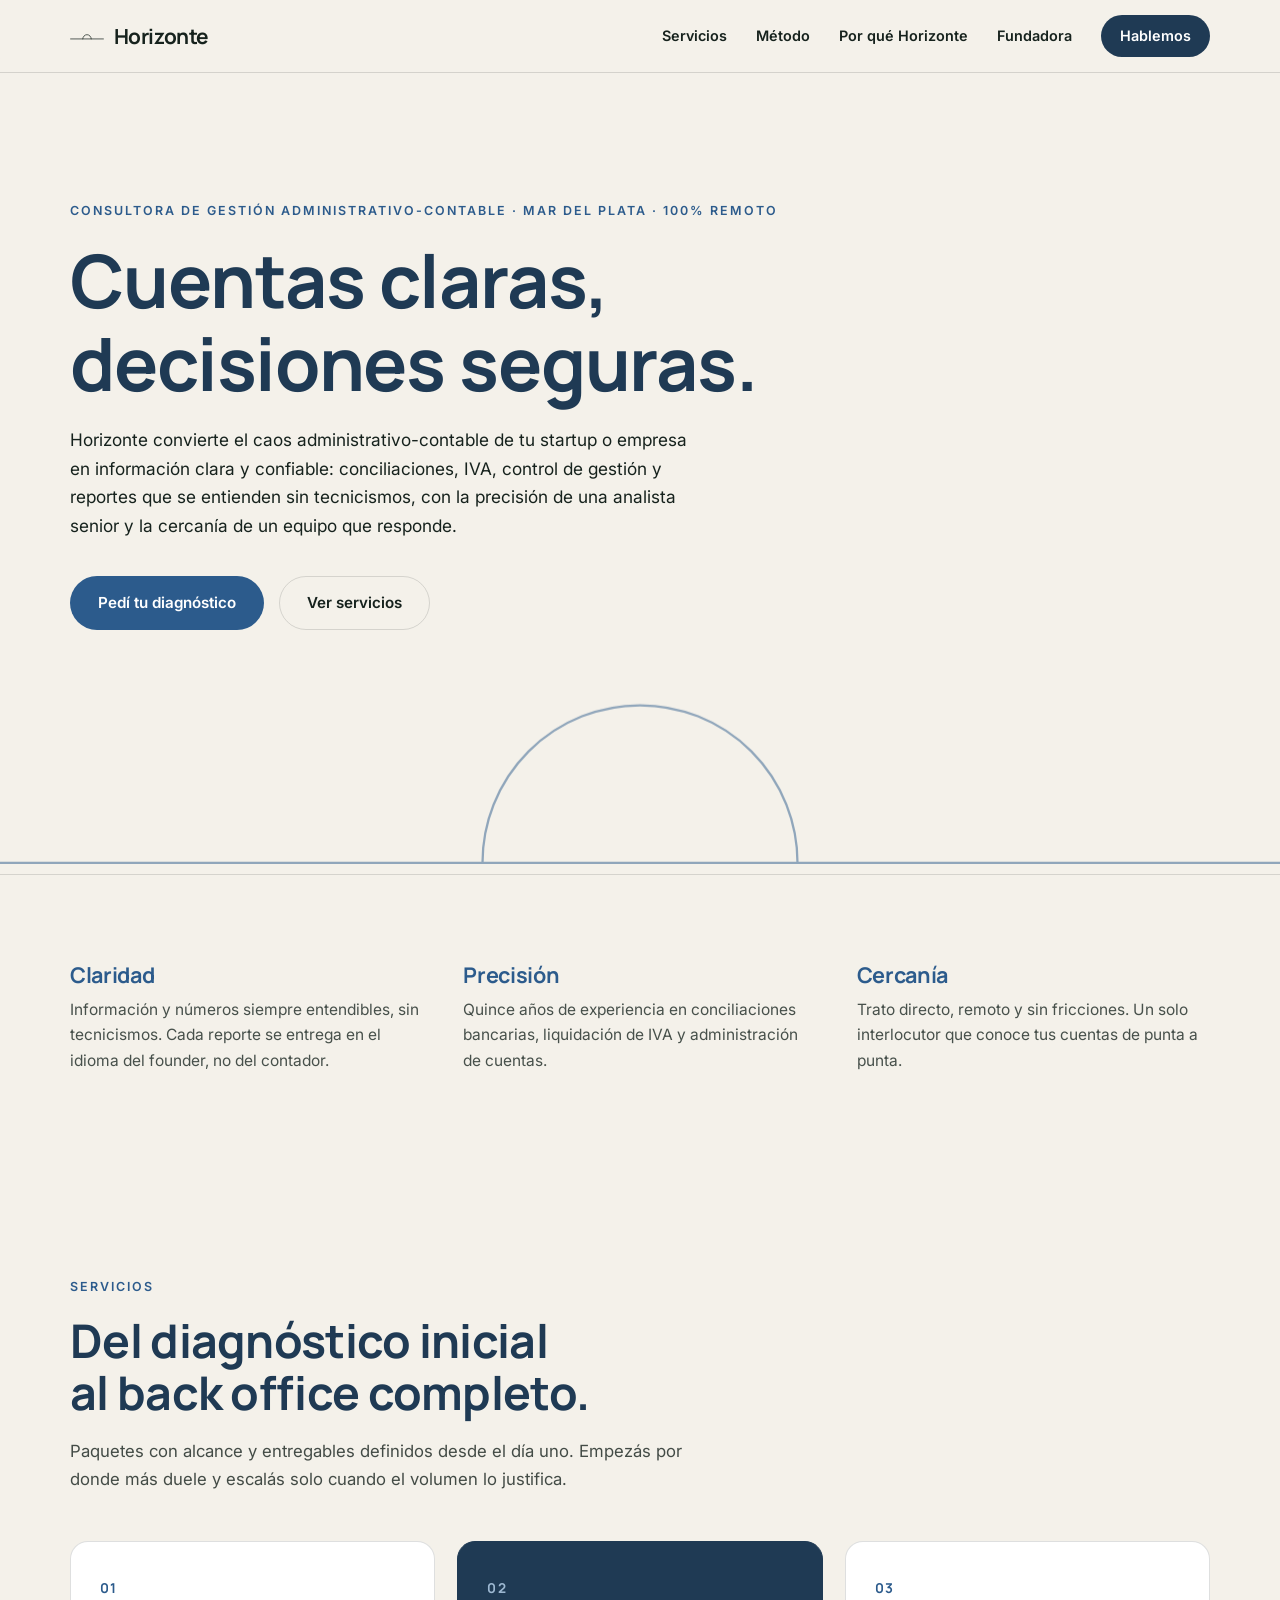
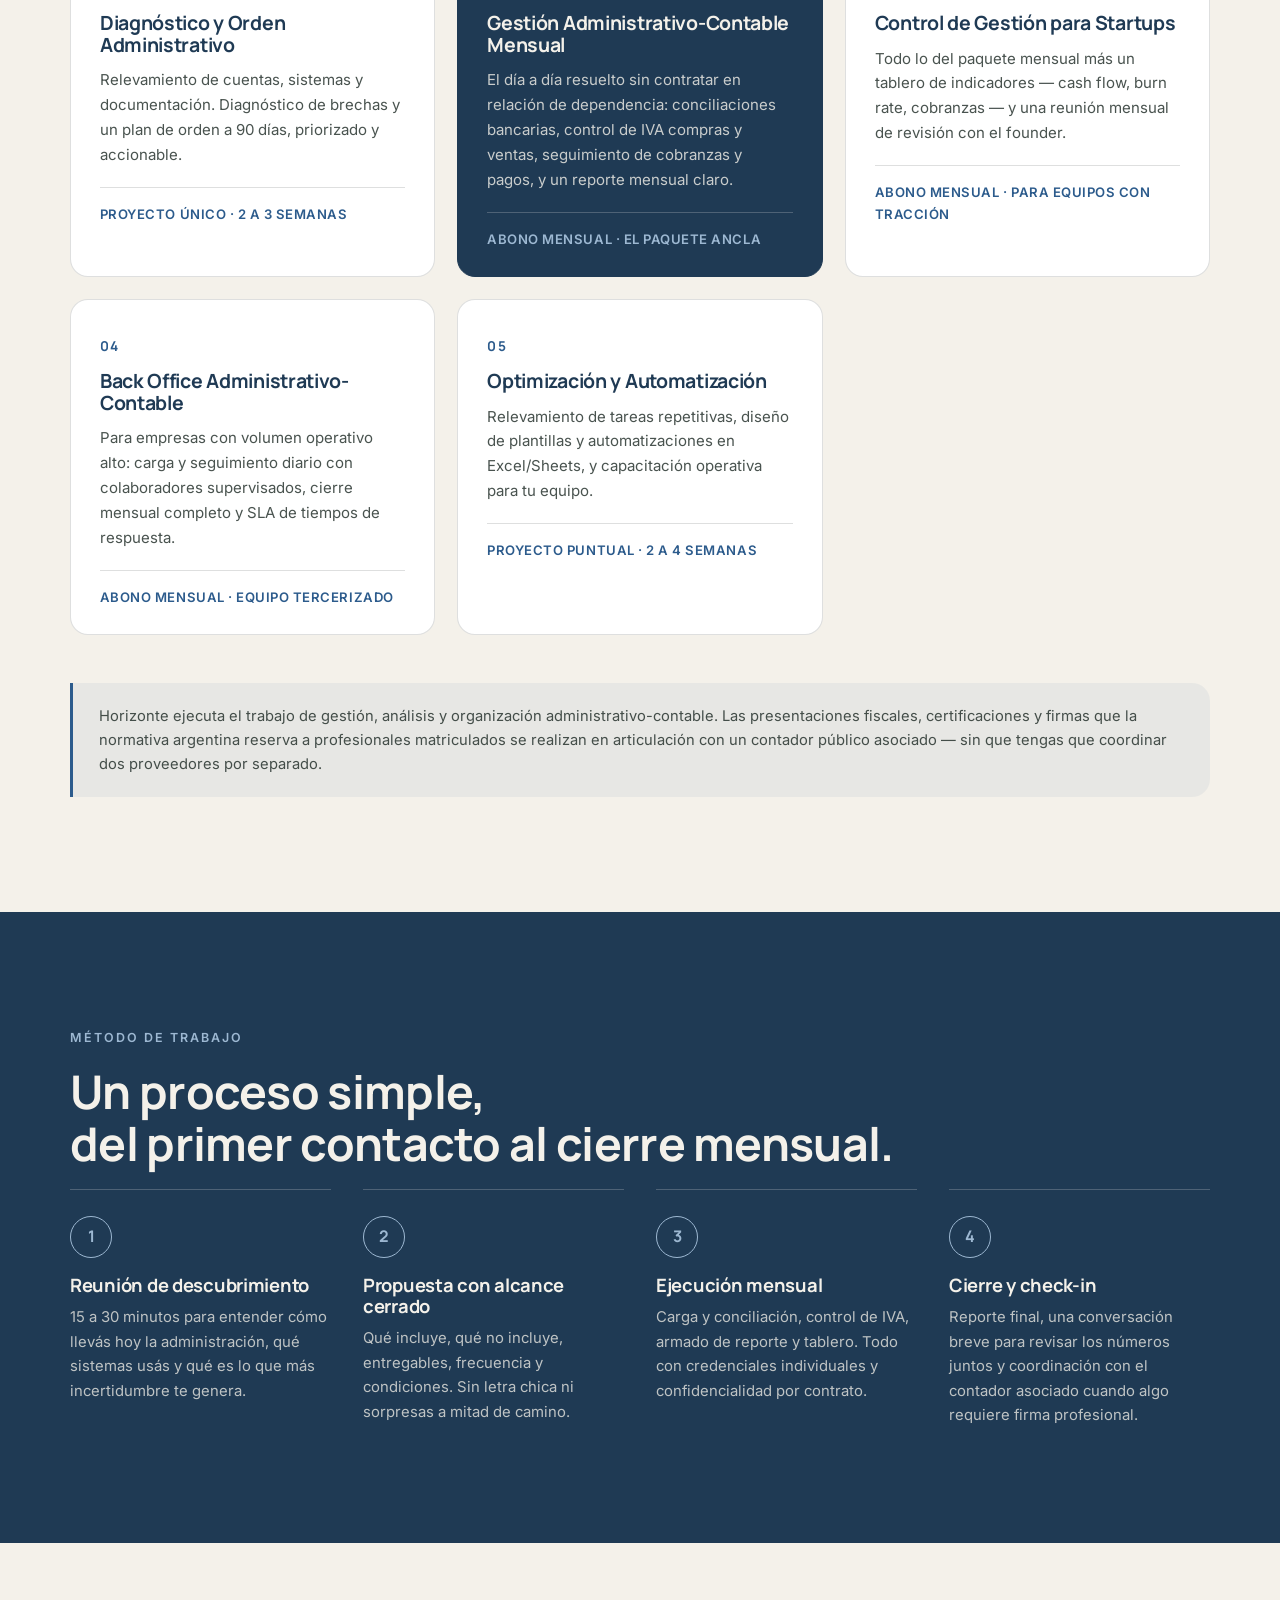
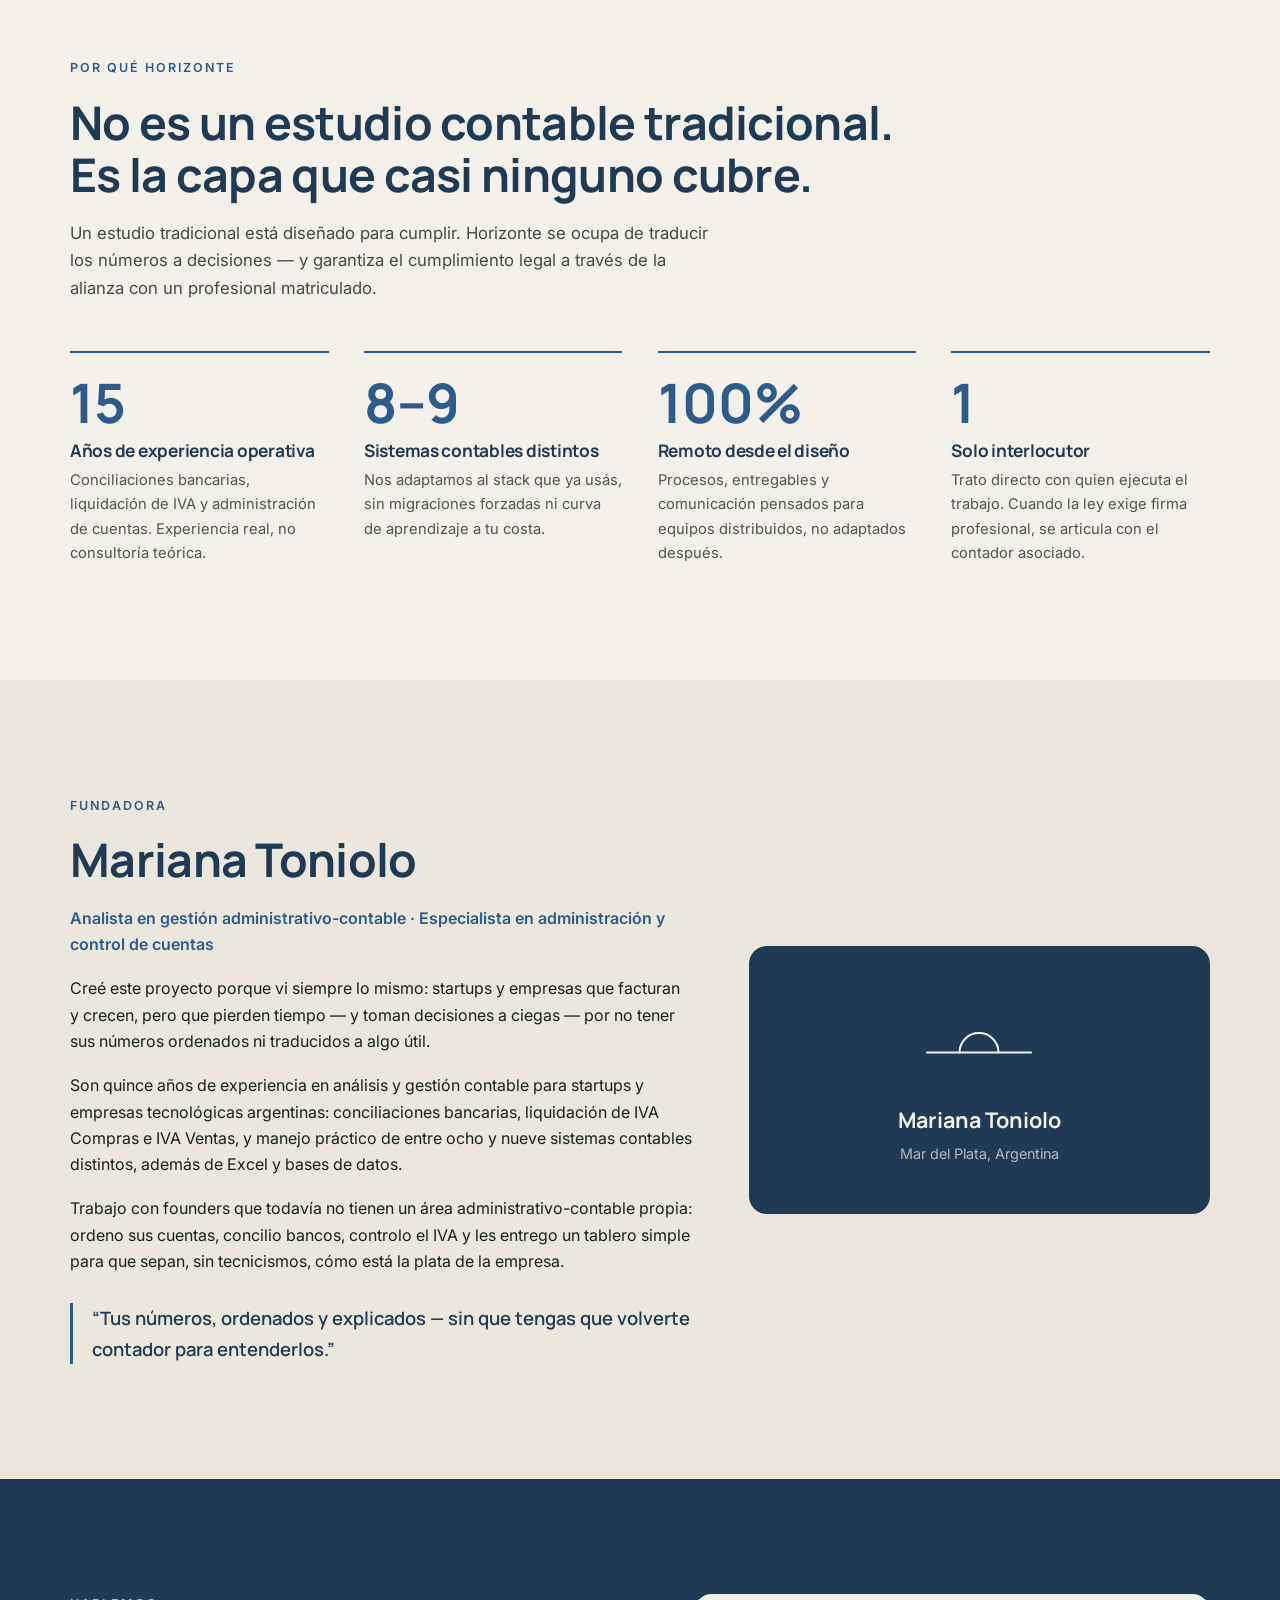
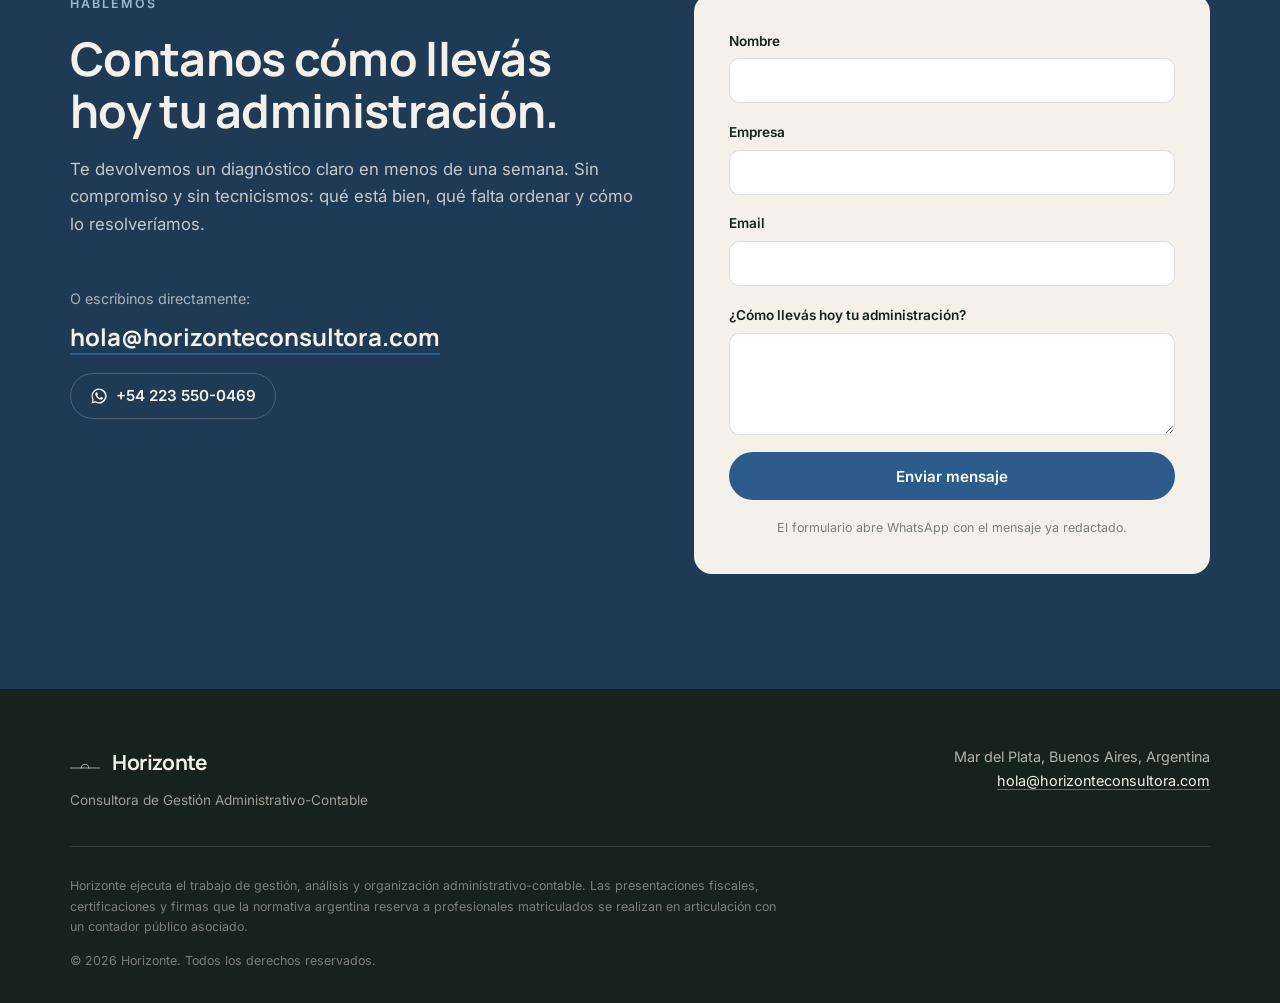
==== index.html @ 2ea713e2 "Sitio institucional de Horizonte Consultora Landing estática (HTML + CSS + JS, sin build) para Horiz" ====
<!DOCTYPE html>
<html lang="es-AR">
<head>
  <meta charset="UTF-8" />
  <meta name="viewport" content="width=device-width, initial-scale=1.0" />
  <title>Horizonte — Consultora de Gestión Administrativo-Contable</title>
  <meta name="description" content="Horizonte ordena y traduce la información administrativo-contable de startups y empresas de servicios. Conciliaciones, IVA, control de gestión y reportes claros para founders. 100% remoto desde Mar del Plata, Argentina." />
  <meta name="theme-color" content="#1F3A54" />

  <!-- Open Graph -->
  <meta property="og:type" content="website" />
  <meta property="og:title" content="Horizonte — Cuentas claras, decisiones seguras" />
  <meta property="og:description" content="Gestión administrativo-contable para startups y empresas de servicios. Quince años de experiencia en conciliaciones e IVA, trato directo y 100% remoto." />
  <meta property="og:locale" content="es_AR" />

  <link rel="icon" type="image/svg+xml" href="assets/favicon.svg" />

  <!-- Tipografías de marca: Manrope (titulares) + Inter (cuerpo) -->
  <link rel="preconnect" href="https://fonts.googleapis.com" />
  <link rel="preconnect" href="https://fonts.gstatic.com" crossorigin />
  <link href="https://fonts.googleapis.com/css2?family=Manrope:wght@600;700&family=Inter:wght@400;600&display=swap" rel="stylesheet" />

  <link rel="stylesheet" href="css/styles.css" />
</head>
<body>

  <!-- ============ NAV ============ -->
  <header class="nav" id="top">
    <div class="container nav__inner">
      <a class="nav__logo" href="#top" aria-label="Horizonte — inicio">
        <svg class="logo-mark" viewBox="0 0 120 34" fill="none" xmlns="http://www.w3.org/2000/svg" aria-hidden="true">
          <path d="M2 28 H118" stroke="currentColor" stroke-width="2.5" stroke-linecap="round"/>
          <path d="M45 28 A15 15 0 0 1 75 28" stroke="currentColor" stroke-width="2.5" stroke-linecap="round"/>
        </svg>
        <span class="logo-word">Horizonte</span>
      </a>
      <nav class="nav__links" id="navLinks" aria-label="Navegación principal">
        <a href="#servicios">Servicios</a>
        <a href="#metodo">Método</a>
        <a href="#diferenciales">Por qué Horizonte</a>
        <a href="#fundadora">Fundadora</a>
        <a class="nav__cta" href="#contacto">Hablemos</a>
      </nav>
      <button class="nav__toggle" id="navToggle" aria-label="Abrir menú" aria-expanded="false">
        <span></span><span></span>
      </button>
    </div>
  </header>

  <main>

    <!-- ============ HERO ============ -->
    <section class="hero">
      <div class="container hero__inner">
        <p class="eyebrow reveal">Consultora de Gestión Administrativo-Contable · Mar del Plata · 100% remoto</p>
        <h1 class="hero__title reveal">Cuentas claras,<br />decisiones seguras.</h1>
        <p class="hero__lead reveal">
          Horizonte convierte el caos administrativo-contable de tu startup o empresa en
          información clara y confiable: conciliaciones, IVA, control de gestión y reportes
          que se entienden sin tecnicismos, con la precisión de una analista senior y la
          cercanía de un equipo que responde.
        </p>
        <div class="hero__actions reveal">
          <a class="btn btn--primary" href="#contacto">Pedí tu diagnóstico</a>
          <a class="btn btn--ghost" href="#servicios">Ver servicios</a>
        </div>

        <div class="hero__horizon" aria-hidden="true">
          <svg viewBox="0 0 1440 160" preserveAspectRatio="xMidYMax slice" xmlns="http://www.w3.org/2000/svg" fill="none">
            <path d="M0 150 H1440" stroke="currentColor" stroke-width="2"/>
            <path d="M580 150 A140 140 0 0 1 860 150" stroke="currentColor" stroke-width="2" class="hero__sun"/>
          </svg>
        </div>
      </div>
    </section>

    <!-- ============ PROMESA ============ -->
    <section class="promise">
      <div class="container">
        <div class="promise__grid">
          <div class="promise__item reveal">
            <h3>Claridad</h3>
            <p>Información y números siempre entendibles, sin tecnicismos. Cada reporte se entrega en el idioma del founder, no del contador.</p>
          </div>
          <div class="promise__item reveal">
            <h3>Precisión</h3>
            <p>Quince años de experiencia en conciliaciones bancarias, liquidación de IVA y administración de cuentas.</p>
          </div>
          <div class="promise__item reveal">
            <h3>Cercanía</h3>
            <p>Trato directo, remoto y sin fricciones. Un solo interlocutor que conoce tus cuentas de punta a punta.</p>
          </div>
        </div>
      </div>
    </section>

    <!-- ============ SERVICIOS ============ -->
    <section class="section" id="servicios">
      <div class="container">
        <p class="eyebrow reveal">Servicios</p>
        <h2 class="section__title reveal">Del diagnóstico inicial<br />al back office completo.</h2>
        <p class="section__lead reveal">
          Paquetes con alcance y entregables definidos desde el día uno. Empezás por donde
          más duele y escalás solo cuando el volumen lo justifica.
        </p>

        <div class="cards">
          <article class="card reveal">
            <span class="card__num">01</span>
            <h3>Diagnóstico y Orden Administrativo</h3>
            <p>Relevamiento de cuentas, sistemas y documentación. Diagnóstico de brechas y un plan de orden a 90 días, priorizado y accionable.</p>
            <p class="card__meta">Proyecto único · 2 a 3 semanas</p>
          </article>

          <article class="card card--featured reveal">
            <span class="card__num">02</span>
            <h3>Gestión Administrativo-Contable Mensual</h3>
            <p>El día a día resuelto sin contratar en relación de dependencia: conciliaciones bancarias, control de IVA compras y ventas, seguimiento de cobranzas y pagos, y un reporte mensual claro.</p>
            <p class="card__meta">Abono mensual · El paquete ancla</p>
          </article>

          <article class="card reveal">
            <span class="card__num">03</span>
            <h3>Control de Gestión para Startups</h3>
            <p>Todo lo del paquete mensual más un tablero de indicadores — cash flow, burn rate, cobranzas — y una reunión mensual de revisión con el founder.</p>
            <p class="card__meta">Abono mensual · Para equipos con tracción</p>
          </article>

          <article class="card reveal">
            <span class="card__num">04</span>
            <h3>Back Office Administrativo-Contable</h3>
            <p>Para empresas con volumen operativo alto: carga y seguimiento diario con colaboradores supervisados, cierre mensual completo y SLA de tiempos de respuesta.</p>
            <p class="card__meta">Abono mensual · Equipo tercerizado</p>
          </article>

          <article class="card reveal">
            <span class="card__num">05</span>
            <h3>Optimización y Automatización</h3>
            <p>Relevamiento de tareas repetitivas, diseño de plantillas y automatizaciones en Excel/Sheets, y capacitación operativa para tu equipo.</p>
            <p class="card__meta">Proyecto puntual · 2 a 4 semanas</p>
          </article>
        </div>

        <p class="section__note reveal">
          Horizonte ejecuta el trabajo de gestión, análisis y organización administrativo-contable.
          Las presentaciones fiscales, certificaciones y firmas que la normativa argentina reserva
          a profesionales matriculados se realizan en articulación con un contador público asociado —
          sin que tengas que coordinar dos proveedores por separado.
        </p>
      </div>
    </section>

    <!-- ============ MÉTODO ============ -->
    <section class="section section--dark" id="metodo">
      <div class="container">
        <p class="eyebrow eyebrow--light reveal">Método de trabajo</p>
        <h2 class="section__title reveal">Un proceso simple,<br />del primer contacto al cierre mensual.</h2>

        <ol class="steps">
          <li class="step reveal">
            <span class="step__num">1</span>
            <h3>Reunión de descubrimiento</h3>
            <p>15 a 30 minutos para entender cómo llevás hoy la administración, qué sistemas usás y qué es lo que más incertidumbre te genera.</p>
          </li>
          <li class="step reveal">
            <span class="step__num">2</span>
            <h3>Propuesta con alcance cerrado</h3>
            <p>Qué incluye, qué no incluye, entregables, frecuencia y condiciones. Sin letra chica ni sorpresas a mitad de camino.</p>
          </li>
          <li class="step reveal">
            <span class="step__num">3</span>
            <h3>Ejecución mensual</h3>
            <p>Carga y conciliación, control de IVA, armado de reporte y tablero. Todo con credenciales individuales y confidencialidad por contrato.</p>
          </li>
          <li class="step reveal">
            <span class="step__num">4</span>
            <h3>Cierre y check-in</h3>
            <p>Reporte final, una conversación breve para revisar los números juntos y coordinación con el contador asociado cuando algo requiere firma profesional.</p>
          </li>
        </ol>
      </div>
    </section>

    <!-- ============ DIFERENCIALES ============ -->
    <section class="section" id="diferenciales">
      <div class="container">
        <p class="eyebrow reveal">Por qué Horizonte</p>
        <h2 class="section__title reveal">No es un estudio contable tradicional.<br />Es la capa que casi ninguno cubre.</h2>
        <p class="section__lead reveal">
          Un estudio tradicional está diseñado para cumplir. Horizonte se ocupa de traducir
          los números a decisiones — y garantiza el cumplimiento legal a través de la alianza
          con un profesional matriculado.
        </p>

        <div class="features">
          <div class="feature reveal">
            <span class="feature__stat">15</span>
            <h3>Años de experiencia operativa</h3>
            <p>Conciliaciones bancarias, liquidación de IVA y administración de cuentas. Experiencia real, no consultoría teórica.</p>
          </div>
          <div class="feature reveal">
            <span class="feature__stat">8–9</span>
            <h3>Sistemas contables distintos</h3>
            <p>Nos adaptamos al stack que ya usás, sin migraciones forzadas ni curva de aprendizaje a tu costa.</p>
          </div>
          <div class="feature reveal">
            <span class="feature__stat">100%</span>
            <h3>Remoto desde el diseño</h3>
            <p>Procesos, entregables y comunicación pensados para equipos distribuidos, no adaptados después.</p>
          </div>
          <div class="feature reveal">
            <span class="feature__stat">1</span>
            <h3>Solo interlocutor</h3>
            <p>Trato directo con quien ejecuta el trabajo. Cuando la ley exige firma profesional, se articula con el contador asociado.</p>
          </div>
        </div>
      </div>
    </section>

    <!-- ============ FUNDADORA ============ -->
    <section class="section section--band" id="fundadora">
      <div class="container founder">
        <div class="founder__text">
          <p class="eyebrow reveal">Fundadora</p>
          <h2 class="section__title reveal">Mariana Toniolo</h2>
          <p class="founder__role reveal">Analista en gestión administrativo-contable · Especialista en administración y control de cuentas</p>
          <p class="reveal">
            Creé este proyecto porque vi siempre lo mismo: startups y empresas que facturan
            y crecen, pero que pierden tiempo — y toman decisiones a ciegas — por no tener
            sus números ordenados ni traducidos a algo útil.
          </p>
          <p class="reveal">
            Son quince años de experiencia en análisis y gestión contable para startups y
            empresas tecnológicas argentinas: conciliaciones bancarias, liquidación de IVA
            Compras e IVA Ventas, y manejo práctico de entre ocho y nueve sistemas contables
            distintos, además de Excel y bases de datos.
          </p>
          <p class="reveal">
            Trabajo con founders que todavía no tienen un área administrativo-contable
            propia: ordeno sus cuentas, concilio bancos, controlo el IVA y les entrego un
            tablero simple para que sepan, sin tecnicismos, cómo está la plata de la empresa.
          </p>
          <blockquote class="founder__quote reveal">
            “Tus números, ordenados y explicados — sin que tengas que volverte contador para entenderlos.”
          </blockquote>
        </div>
        <div class="founder__card reveal" aria-hidden="true">
          <svg viewBox="0 0 200 120" fill="none" xmlns="http://www.w3.org/2000/svg">
            <path d="M20 90 H180" stroke="currentColor" stroke-width="3" stroke-linecap="round"/>
            <path d="M70 90 A30 30 0 0 1 130 90" stroke="currentColor" stroke-width="3" stroke-linecap="round"/>
          </svg>
          <p class="founder__card-name">Mariana Toniolo</p>
          <p class="founder__card-sub">Mar del Plata, Argentina</p>
        </div>
      </div>
    </section>

    <!-- ============ CONTACTO ============ -->
    <section class="section section--dark" id="contacto">
      <div class="container contact">
        <div class="contact__intro">
          <p class="eyebrow eyebrow--light reveal">Hablemos</p>
          <h2 class="section__title reveal">Contanos cómo llevás hoy tu administración.</h2>
          <p class="section__lead section__lead--light reveal">
            Te devolvemos un diagnóstico claro en menos de una semana. Sin compromiso
            y sin tecnicismos: qué está bien, qué falta ordenar y cómo lo resolveríamos.
          </p>
          <div class="contact__direct reveal">
            <p>O escribinos directamente:</p>
            <a class="contact__mail" href="mailto:hola@horizonteconsultora.com">hola@horizonteconsultora.com</a>
            <a class="contact__wa" href="https://wa.me/542235500469" target="_blank" rel="noopener">
              <svg viewBox="0 0 24 24" fill="currentColor" aria-hidden="true"><path d="M12 2a10 10 0 0 0-8.7 14.9L2 22l5.3-1.3A10 10 0 1 0 12 2zm0 18.2c-1.6 0-3.1-.5-4.4-1.3l-.3-.2-3.1.8.8-3-.2-.3A8.2 8.2 0 1 1 12 20.2zm4.6-6.1c-.3-.1-1.5-.7-1.7-.8-.2-.1-.4-.1-.6.1-.2.3-.6.8-.8 1-.1.2-.3.2-.5.1a6.7 6.7 0 0 1-3.3-2.9c-.3-.4 0-.5.1-.7l.4-.5c.1-.2.2-.3.3-.5.1-.2 0-.4 0-.5l-.8-1.9c-.2-.5-.4-.4-.6-.4h-.5c-.2 0-.5.1-.7.3-.2.3-.9.9-.9 2.2s.9 2.5 1 2.7c.1.2 1.8 2.8 4.4 3.9.6.3 1.1.4 1.5.6.6.2 1.2.2 1.6.1.5-.1 1.5-.6 1.7-1.2.2-.6.2-1.1.2-1.2-.1-.1-.3-.2-.6-.3z"/></svg>
              +54 223 550-0469
            </a>
          </div>
        </div>

        <form class="contact__form reveal" id="contactForm">
          <label>
            Nombre
            <input type="text" name="nombre" required autocomplete="name" />
          </label>
          <label>
            Empresa
            <input type="text" name="empresa" autocomplete="organization" />
          </label>
          <label>
            Email
            <input type="email" name="email" required autocomplete="email" />
          </label>
          <label>
            ¿Cómo llevás hoy tu administración?
            <textarea name="mensaje" rows="4" required></textarea>
          </label>
          <button type="submit" class="btn btn--primary btn--full">Enviar mensaje</button>
          <p class="contact__hint">El formulario abre WhatsApp con el mensaje ya redactado.</p>
        </form>
      </div>
    </section>

  </main>

  <!-- ============ FOOTER ============ -->
  <footer class="footer">
    <div class="container footer__inner">
      <div class="footer__brand">
        <svg class="logo-mark" viewBox="0 0 120 34" fill="none" xmlns="http://www.w3.org/2000/svg" aria-hidden="true">
          <path d="M2 28 H118" stroke="currentColor" stroke-width="2.5" stroke-linecap="round"/>
          <path d="M45 28 A15 15 0 0 1 75 28" stroke="currentColor" stroke-width="2.5" stroke-linecap="round"/>
        </svg>
        <span class="logo-word">Horizonte</span>
        <p>Consultora de Gestión Administrativo-Contable</p>
      </div>
      <div class="footer__meta">
        <p>Mar del Plata, Buenos Aires, Argentina</p>
        <a href="mailto:hola@horizonteconsultora.com">hola@horizonteconsultora.com</a>
      </div>
    </div>
    <div class="container footer__legal">
      <p>
        Horizonte ejecuta el trabajo de gestión, análisis y organización administrativo-contable.
        Las presentaciones fiscales, certificaciones y firmas que la normativa argentina reserva
        a profesionales matriculados se realizan en articulación con un contador público asociado.
      </p>
      <p>© <span id="year"></span> Horizonte. Todos los derechos reservados.</p>
    </div>
  </footer>

  <script src="js/main.js"></script>
</body>
</html>
---- css/styles.css ----
/* ============================================================
   HORIZONTE — Consultora de Gestión Administrativo-Contable
   Sistema de diseño según Manual de Marca (2026)
   ------------------------------------------------------------
   Azul Institucional  #2C5B8C
   Azul Marino         #1F3A54
   Papel / Crema       #F4F1EA  (fondo por defecto)
   Tinta               #16221D  (solo texto de cuerpo)
   Tipografías: Manrope 600/700 (titulares) · Inter 400/600 (cuerpo)
   ============================================================ */

:root {
  --azul: #2C5B8C;
  --marino: #1F3A54;
  --crema: #F4F1EA;
  --tinta: #16221D;
  --crema-2: #ECE7DC;
  --linea: rgba(22, 34, 29, 0.14);
  --linea-luz: rgba(244, 241, 234, 0.22);
  --font-head: "Manrope", system-ui, sans-serif;
  --font-body: "Inter", system-ui, sans-serif;
  --radius: 18px;
  --maxw: 1140px;
}

* { margin: 0; padding: 0; box-sizing: border-box; }

html { scroll-behavior: smooth; }

body {
  font-family: var(--font-body);
  font-weight: 400;
  background: var(--crema);
  color: var(--tinta);
  line-height: 1.65;
  -webkit-font-smoothing: antialiased;
}

h1, h2, h3 {
  font-family: var(--font-head);
  font-weight: 700;
  line-height: 1.12;
  letter-spacing: -0.015em;
}

a { color: inherit; }

.container {
  width: min(var(--maxw), 100% - 3rem);
  margin-inline: auto;
}

/* ---------------- Animación de aparición ---------------- */
.reveal {
  opacity: 0;
  transform: translateY(26px);
  transition: opacity 0.7s ease, transform 0.7s ease;
}
.reveal.is-visible {
  opacity: 1;
  transform: none;
}
@media (prefers-reduced-motion: reduce) {
  .reveal { opacity: 1; transform: none; transition: none; }
  html { scroll-behavior: auto; }
}

/* ---------------- Etiquetas ---------------- */
.eyebrow {
  font-size: 0.78rem;
  font-weight: 600;
  letter-spacing: 0.16em;
  text-transform: uppercase;
  color: var(--azul);
  margin-bottom: 1.1rem;
}
.eyebrow--light { color: #9DB8D2; }

/* ---------------- Botones ---------------- */
.btn {
  display: inline-block;
  font-family: var(--font-body);
  font-weight: 600;
  font-size: 0.95rem;
  padding: 0.85rem 1.7rem;
  border-radius: 999px;
  text-decoration: none;
  border: 1.5px solid transparent;
  cursor: pointer;
  transition: transform 0.25s ease, box-shadow 0.25s ease, background 0.25s ease;
}
.btn--primary {
  background: var(--azul);
  color: #fff;
}
.btn--primary:hover {
  background: var(--marino);
  transform: translateY(-2px);
  box-shadow: 0 12px 28px rgba(31, 58, 84, 0.28);
}
.btn--ghost {
  border-color: var(--linea);
  color: var(--tinta);
  background: transparent;
}
.btn--ghost:hover {
  border-color: var(--azul);
  color: var(--azul);
  transform: translateY(-2px);
}
.btn--full { width: 100%; }

/* ---------------- Navegación ---------------- */
.nav {
  position: sticky;
  top: 0;
  z-index: 50;
  background: rgba(244, 241, 234, 0.88);
  backdrop-filter: blur(12px);
  border-bottom: 1px solid var(--linea);
}
.nav__inner {
  display: flex;
  align-items: center;
  justify-content: space-between;
  height: 72px;
}
.nav__logo {
  display: inline-flex;
  align-items: center;
  gap: 0.6rem;
  text-decoration: none;
  color: var(--tinta);
}
.logo-mark { width: 34px; height: auto; }
.logo-word {
  font-family: var(--font-head);
  font-weight: 700;
  font-size: 1.3rem;
  letter-spacing: -0.02em;
}
.nav__links {
  display: flex;
  align-items: center;
  gap: 1.8rem;
}
.nav__links a {
  font-size: 0.9rem;
  font-weight: 600;
  text-decoration: none;
  color: var(--tinta);
  transition: color 0.2s ease;
}
.nav__links a:hover { color: var(--azul); }
.nav__cta {
  background: var(--marino);
  color: #fff !important;
  padding: 0.55rem 1.2rem;
  border-radius: 999px;
  transition: background 0.2s ease, transform 0.2s ease !important;
}
.nav__cta:hover {
  background: var(--azul);
  transform: translateY(-1px);
}
.nav__toggle {
  display: none;
  flex-direction: column;
  gap: 6px;
  background: none;
  border: none;
  cursor: pointer;
  padding: 8px;
}
.nav__toggle span {
  width: 24px;
  height: 2px;
  background: var(--tinta);
  transition: transform 0.25s ease, opacity 0.25s ease;
}

/* ---------------- Hero ---------------- */
.hero {
  position: relative;
  padding: clamp(4.5rem, 10vw, 8.5rem) 0 0;
  overflow: hidden;
}
.hero__title {
  font-size: clamp(2.6rem, 6.4vw, 4.6rem);
  color: var(--marino);
  margin-bottom: 1.4rem;
}
.hero__lead {
  max-width: 620px;
  font-size: 1.08rem;
  margin-bottom: 2.2rem;
}
.hero__actions {
  display: flex;
  flex-wrap: wrap;
  gap: 0.9rem;
  margin-bottom: 4rem;
}
.hero__horizon {
  color: var(--azul);
  opacity: 0.5;
  margin-inline: calc(50% - 50vw);
}
.hero__horizon svg {
  display: block;
  width: 100%;
  height: clamp(90px, 16vw, 180px);
}
.hero__sun {
  animation: sunrise 2.4s ease-out both;
}
@keyframes sunrise {
  from { transform: translateY(46px); opacity: 0; }
  to { transform: translateY(0); opacity: 1; }
}

/* ---------------- Promesa / valores ---------------- */
.promise {
  padding: clamp(3.5rem, 7vw, 5.5rem) 0;
  border-top: 1px solid var(--linea);
}
.promise__grid {
  display: grid;
  grid-template-columns: repeat(3, 1fr);
  gap: 2.5rem;
}
.promise__item h3 {
  color: var(--azul);
  font-size: 1.35rem;
  margin-bottom: 0.6rem;
}
.promise__item p {
  font-size: 0.97rem;
  color: rgba(22, 34, 29, 0.78);
}

/* ---------------- Secciones genéricas ---------------- */
.section {
  padding: clamp(4.5rem, 9vw, 7.5rem) 0;
}
.section__title {
  font-size: clamp(1.9rem, 4vw, 2.9rem);
  color: var(--marino);
  margin-bottom: 1.2rem;
}
.section__lead {
  max-width: 640px;
  font-size: 1.05rem;
  color: rgba(22, 34, 29, 0.8);
  margin-bottom: 3rem;
}
.section__note {
  margin-top: 3rem;
  padding: 1.3rem 1.6rem;
  border-left: 3px solid var(--azul);
  background: rgba(44, 91, 140, 0.06);
  border-radius: 0 var(--radius) var(--radius) 0;
  font-size: 0.92rem;
  color: rgba(22, 34, 29, 0.78);
}
.section--dark {
  background: var(--marino);
  color: var(--crema);
}
.section--dark .section__title { color: var(--crema); }
.section__lead--light { color: rgba(244, 241, 234, 0.78); }
.section--band { background: var(--crema-2); }

/* ---------------- Tarjetas de servicios ---------------- */
.cards {
  display: grid;
  grid-template-columns: repeat(auto-fit, minmax(300px, 1fr));
  gap: 1.4rem;
}
.card {
  position: relative;
  background: #fff;
  border: 1px solid var(--linea);
  border-radius: var(--radius);
  padding: 2rem 1.8rem 1.6rem;
  transition: transform 0.3s ease, box-shadow 0.3s ease;
}
.card:hover {
  transform: translateY(-5px);
  box-shadow: 0 18px 40px rgba(31, 58, 84, 0.12);
}
.card__num {
  font-family: var(--font-head);
  font-weight: 700;
  font-size: 0.85rem;
  color: var(--azul);
  letter-spacing: 0.12em;
}
.card h3 {
  font-size: 1.22rem;
  color: var(--marino);
  margin: 0.7rem 0 0.8rem;
}
.card p { font-size: 0.94rem; color: rgba(22, 34, 29, 0.78); }
.card__meta {
  margin-top: 1.2rem;
  padding-top: 1rem;
  border-top: 1px solid var(--linea);
  font-size: 0.82rem !important;
  font-weight: 600;
  color: var(--azul) !important;
  letter-spacing: 0.04em;
  text-transform: uppercase;
}
.card--featured {
  background: var(--marino);
  border-color: var(--marino);
}
.card--featured h3 { color: var(--crema); }
.card--featured p { color: rgba(244, 241, 234, 0.8); }
.card--featured .card__num { color: #9DB8D2; }
.card--featured .card__meta {
  border-top-color: var(--linea-luz);
  color: #9DB8D2 !important;
}

/* ---------------- Método / pasos ---------------- */
.steps {
  list-style: none;
  display: grid;
  grid-template-columns: repeat(auto-fit, minmax(240px, 1fr));
  gap: 2rem;
  counter-reset: paso;
}
.step {
  border-top: 1px solid var(--linea-luz);
  padding-top: 1.6rem;
}
.step__num {
  display: inline-flex;
  align-items: center;
  justify-content: center;
  width: 42px;
  height: 42px;
  border-radius: 50%;
  border: 1.5px solid #9DB8D2;
  color: #9DB8D2;
  font-family: var(--font-head);
  font-weight: 700;
  margin-bottom: 1.1rem;
}
.step h3 {
  font-size: 1.15rem;
  margin-bottom: 0.6rem;
}
.step p {
  font-size: 0.93rem;
  color: rgba(244, 241, 234, 0.75);
}

/* ---------------- Diferenciales ---------------- */
.features {
  display: grid;
  grid-template-columns: repeat(auto-fit, minmax(230px, 1fr));
  gap: 2.2rem;
}
.feature {
  border-top: 2px solid var(--azul);
  padding-top: 1.4rem;
}
.feature__stat {
  display: block;
  font-family: var(--font-head);
  font-weight: 700;
  font-size: clamp(2.4rem, 5vw, 3.4rem);
  color: var(--azul);
  line-height: 1;
  margin-bottom: 0.7rem;
}
.feature h3 {
  font-size: 1.08rem;
  color: var(--marino);
  margin-bottom: 0.5rem;
}
.feature p { font-size: 0.92rem; color: rgba(22, 34, 29, 0.75); }

/* ---------------- Fundadora ---------------- */
.founder {
  display: grid;
  grid-template-columns: 1.35fr 1fr;
  gap: 3.5rem;
  align-items: center;
}
.founder__role {
  font-weight: 600;
  color: var(--azul);
  margin-bottom: 1.4rem;
}
.founder__text p { margin-bottom: 1.1rem; }
.founder__quote {
  font-family: var(--font-head);
  font-weight: 600;
  font-size: 1.15rem;
  color: var(--marino);
  border-left: 3px solid var(--azul);
  padding-left: 1.2rem;
  margin-top: 1.8rem;
}
.founder__card {
  background: var(--marino);
  color: var(--crema);
  border-radius: var(--radius);
  padding: 3rem 2.4rem;
  text-align: center;
}
.founder__card svg {
  width: 130px;
  color: var(--crema);
  margin-bottom: 1.4rem;
}
.founder__card-name {
  font-family: var(--font-head);
  font-weight: 700;
  font-size: 1.35rem;
}
.founder__card-sub {
  font-size: 0.9rem;
  color: rgba(244, 241, 234, 0.7);
  margin-top: 0.3rem;
}

/* ---------------- Contacto ---------------- */
.contact {
  display: grid;
  grid-template-columns: 1.1fr 1fr;
  gap: 3.5rem;
  align-items: start;
}
.contact__direct { margin-top: 2rem; }
.contact__direct p {
  font-size: 0.9rem;
  color: rgba(244, 241, 234, 0.65);
  margin-bottom: 0.4rem;
}
.contact__mail {
  font-family: var(--font-head);
  font-weight: 700;
  font-size: clamp(1.1rem, 2.4vw, 1.5rem);
  color: var(--crema);
  text-decoration: none;
  border-bottom: 2px solid var(--azul);
  transition: color 0.2s ease;
}
.contact__mail:hover { color: #9DB8D2; }
.contact__wa {
  display: inline-flex;
  align-items: center;
  gap: 0.5rem;
  margin-top: 1rem;
  font-weight: 600;
  font-size: 0.95rem;
  color: var(--crema);
  text-decoration: none;
  border: 1.5px solid var(--linea-luz);
  border-radius: 999px;
  padding: 0.6rem 1.2rem;
  transition: border-color 0.2s ease, color 0.2s ease, transform 0.2s ease;
}
.contact__wa svg { width: 18px; height: 18px; }
.contact__wa:hover {
  border-color: #9DB8D2;
  color: #9DB8D2;
  transform: translateY(-2px);
}
.contact__form {
  background: var(--crema);
  color: var(--tinta);
  border-radius: var(--radius);
  padding: 2.2rem;
  display: grid;
  gap: 1.1rem;
}
.contact__form label {
  display: grid;
  gap: 0.4rem;
  font-size: 0.85rem;
  font-weight: 600;
}
.contact__form input,
.contact__form textarea {
  font-family: var(--font-body);
  font-size: 0.95rem;
  padding: 0.75rem 0.9rem;
  border: 1px solid var(--linea);
  border-radius: 10px;
  background: #fff;
  color: var(--tinta);
  resize: vertical;
  transition: border-color 0.2s ease, box-shadow 0.2s ease;
}
.contact__form input:focus,
.contact__form textarea:focus {
  outline: none;
  border-color: var(--azul);
  box-shadow: 0 0 0 3px rgba(44, 91, 140, 0.18);
}
.contact__hint {
  font-size: 0.78rem;
  color: rgba(22, 34, 29, 0.55);
  text-align: center;
}

/* ---------------- Footer ---------------- */
.footer {
  background: var(--tinta);
  color: var(--crema);
  padding: 3.5rem 0 2rem;
}
.footer__inner {
  display: flex;
  flex-wrap: wrap;
  justify-content: space-between;
  gap: 2rem;
  padding-bottom: 2.2rem;
  border-bottom: 1px solid rgba(244, 241, 234, 0.14);
}
.footer__brand .logo-mark { width: 30px; vertical-align: middle; }
.footer__brand .logo-word { margin-left: 0.5rem; }
.footer__brand p {
  margin-top: 0.6rem;
  font-size: 0.85rem;
  color: rgba(244, 241, 234, 0.6);
}
.footer__meta {
  font-size: 0.9rem;
  color: rgba(244, 241, 234, 0.7);
  text-align: right;
}
.footer__meta a {
  color: var(--crema);
  text-decoration: none;
  border-bottom: 1px solid rgba(244, 241, 234, 0.35);
}
.footer__meta a:hover { color: #9DB8D2; }
.footer__legal {
  padding-top: 1.8rem;
  display: grid;
  gap: 0.8rem;
  font-size: 0.78rem;
  color: rgba(244, 241, 234, 0.45);
  max-width: 100%;
}
.footer__legal p { max-width: 720px; }

/* ---------------- Responsive ---------------- */
@media (max-width: 860px) {
  .founder,
  .contact {
    grid-template-columns: 1fr;
  }
  .promise__grid { grid-template-columns: 1fr; gap: 1.8rem; }
  .footer__meta { text-align: left; }
}

@media (max-width: 720px) {
  .nav__toggle { display: flex; }
  .nav__links {
    position: fixed;
    inset: 72px 0 auto 0;
    flex-direction: column;
    align-items: flex-start;
    gap: 0;
    background: var(--crema);
    border-bottom: 1px solid var(--linea);
    padding: 0.6rem 1.5rem 1.2rem;
    transform: translateY(-130%);
    transition: transform 0.3s ease;
  }
  .nav__links.is-open { transform: translateY(0); }
  .nav__links a {
    display: block;
    width: 100%;
    padding: 0.85rem 0;
    border-bottom: 1px solid var(--linea);
  }
  .nav__cta {
    margin-top: 0.9rem;
    text-align: center;
    border-bottom: none !important;
  }
  .nav__toggle[aria-expanded="true"] span:first-child {
    transform: translateY(4px) rotate(45deg);
  }
  .nav__toggle[aria-expanded="true"] span:last-child {
    transform: translateY(-4px) rotate(-45deg);
  }
  .contact__form { padding: 1.6rem; }
}
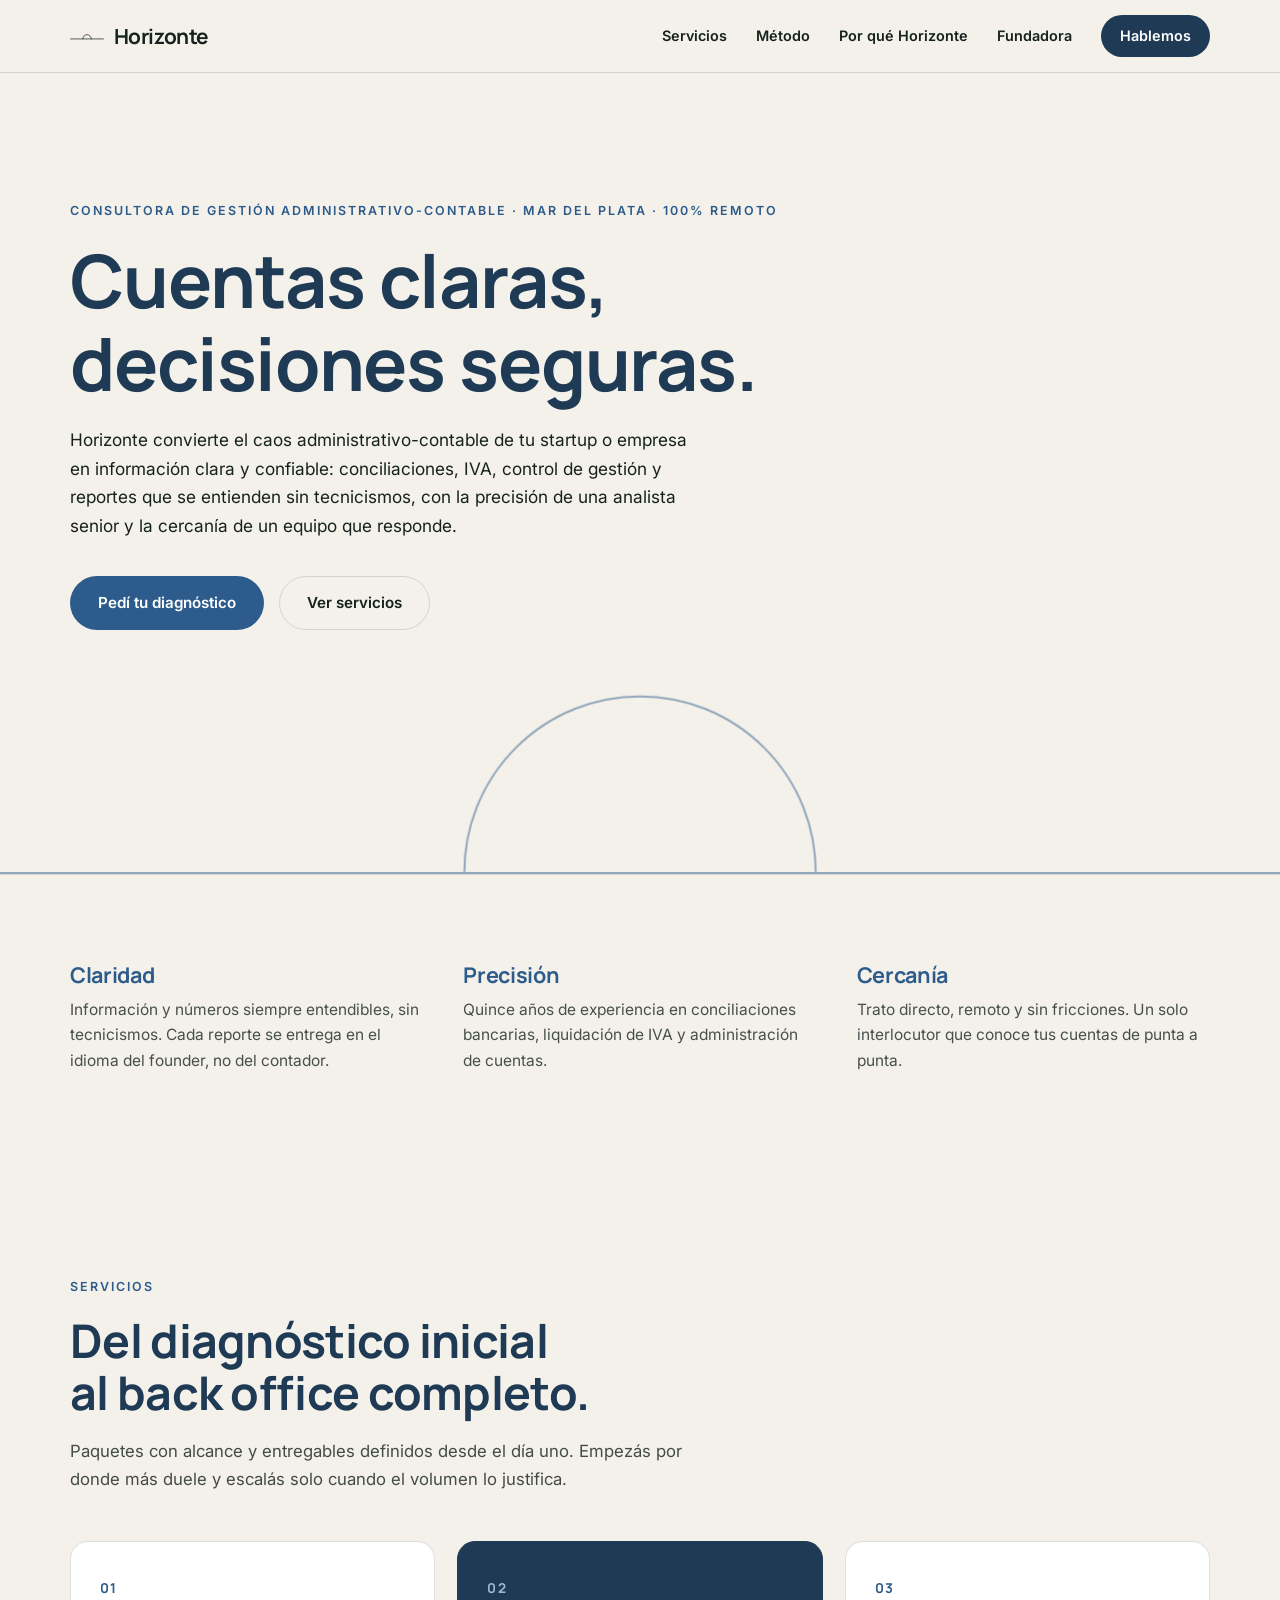
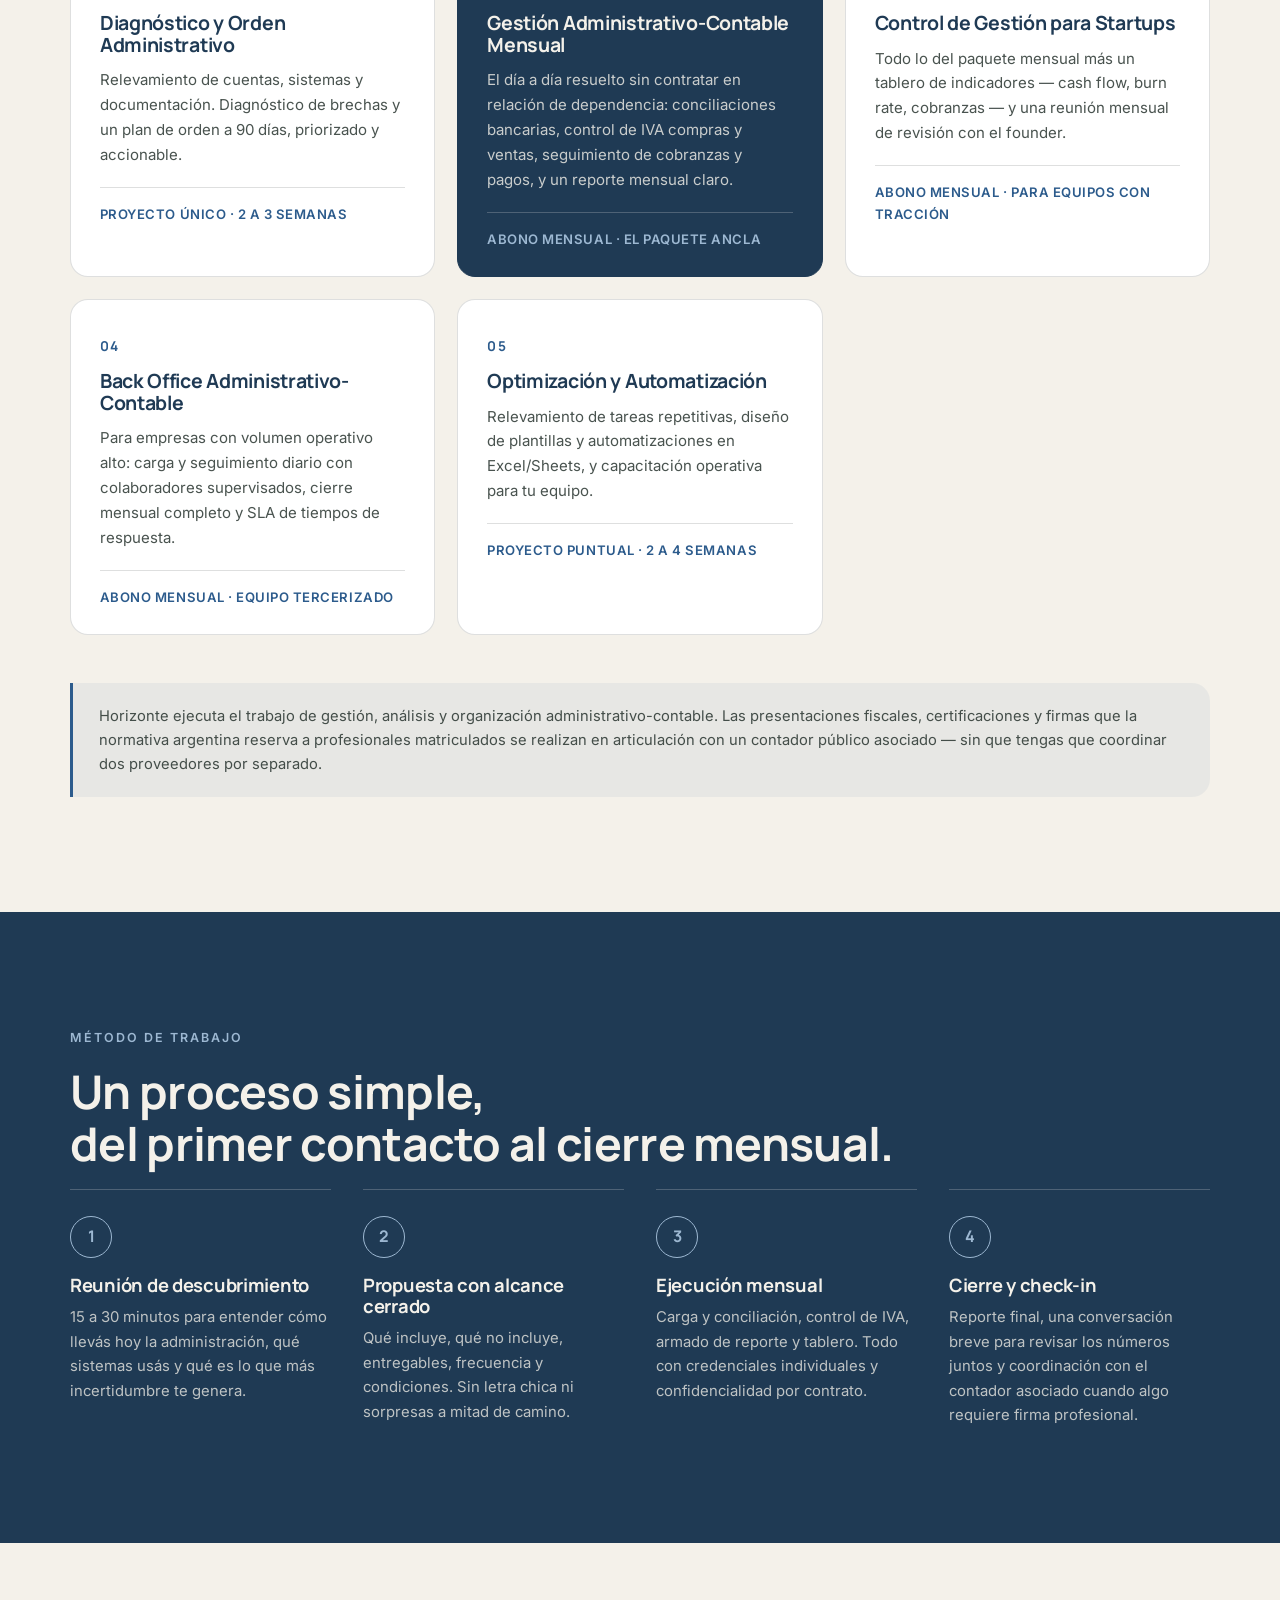
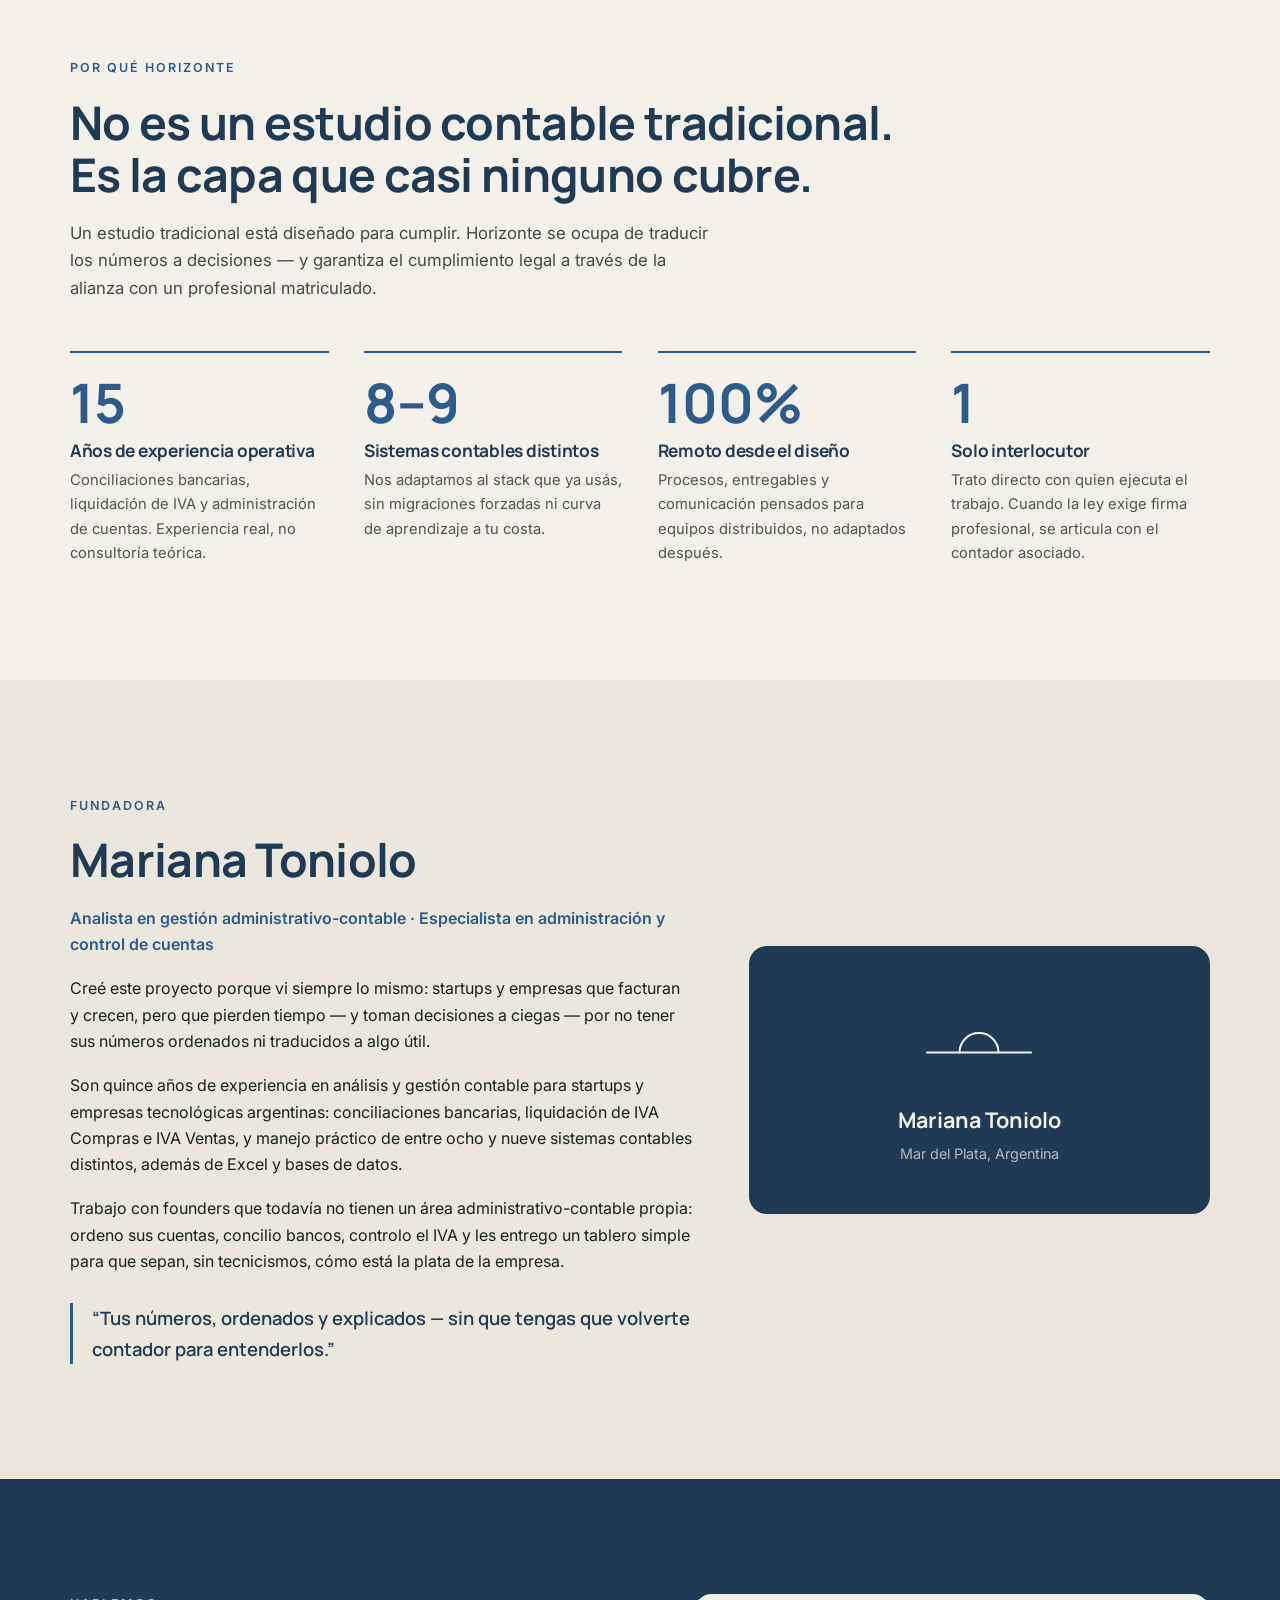
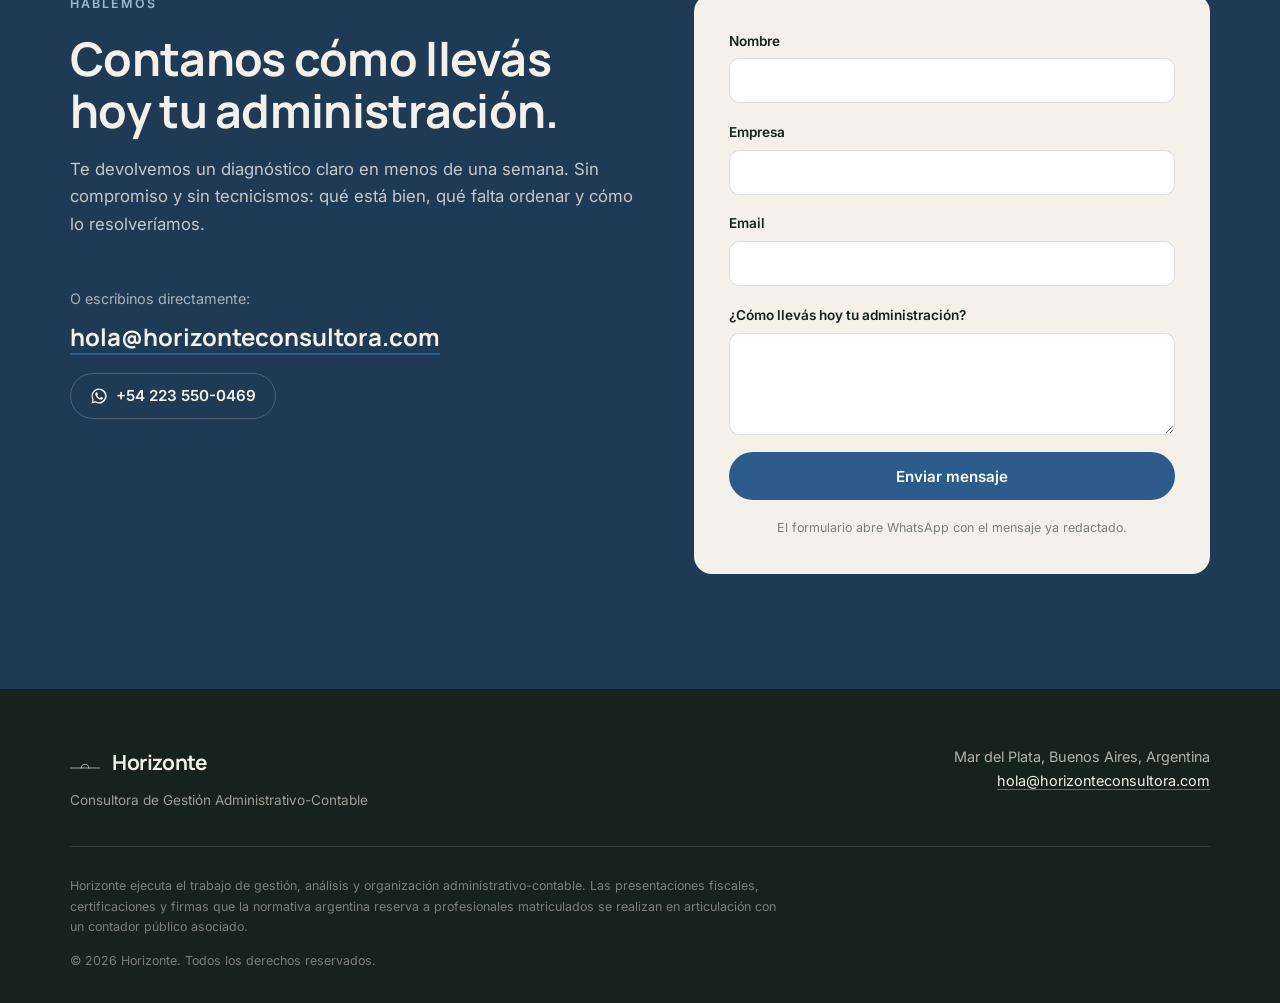
==== commit f2e5f4e2: "Corrige el sol del hero recortado en pantallas anchas El SVG del horizonte usaba preserveAspectRatio" ====
--- a/index.html
+++ b/index.html
@@ -7,11 +7,27 @@
   <meta name="description" content="Horizonte ordena y traduce la información administrativo-contable de startups y empresas de servicios. Conciliaciones, IVA, control de gestión y reportes claros para founders. 100% remoto desde Mar del Plata, Argentina." />
   <meta name="theme-color" content="#1F3A54" />
 
-  <!-- Open Graph -->
+  <link rel="canonical" href="https://horizonteconsulting.vercel.app/" />
+
+  <!-- Open Graph — og:url y og:image deben ser absolutas (WhatsApp y
+       LinkedIn no resuelven rutas relativas). Al conectar el dominio
+       propio, actualizar canonical, og:url, og:image y twitter:image. -->
   <meta property="og:type" content="website" />
+  <meta property="og:url" content="https://horizonteconsulting.vercel.app/" />
   <meta property="og:title" content="Horizonte — Cuentas claras, decisiones seguras" />
   <meta property="og:description" content="Gestión administrativo-contable para startups y empresas de servicios. Quince años de experiencia en conciliaciones e IVA, trato directo y 100% remoto." />
+  <meta property="og:image" content="https://horizonteconsulting.vercel.app/assets/og.png" />
+  <meta property="og:image:width" content="1200" />
+  <meta property="og:image:height" content="630" />
+  <meta property="og:image:alt" content="Horizonte — Cuentas claras, decisiones seguras. Consultora de Gestión Administrativo-Contable." />
+  <meta property="og:site_name" content="Horizonte" />
   <meta property="og:locale" content="es_AR" />
+
+  <!-- Twitter / X -->
+  <meta name="twitter:card" content="summary_large_image" />
+  <meta name="twitter:title" content="Horizonte — Cuentas claras, decisiones seguras" />
+  <meta name="twitter:description" content="Gestión administrativo-contable para startups y empresas de servicios. Quince años de experiencia en conciliaciones e IVA, trato directo y 100% remoto." />
+  <meta name="twitter:image" content="https://horizonteconsulting.vercel.app/assets/og.png" />
 
   <link rel="icon" type="image/svg+xml" href="assets/favicon.svg" />
 
@@ -65,10 +81,14 @@
           <a class="btn btn--ghost" href="#servicios">Ver servicios</a>
         </div>
 
+        <!-- La línea del horizonte es el borde inferior de .hero__horizon,
+             para que siempre cubra el ancho completo. El sol va aparte, con
+             su propia relación de aspecto, para que no lo recorte en pantallas
+             anchas. -->
         <div class="hero__horizon" aria-hidden="true">
-          <svg viewBox="0 0 1440 160" preserveAspectRatio="xMidYMax slice" xmlns="http://www.w3.org/2000/svg" fill="none">
-            <path d="M0 150 H1440" stroke="currentColor" stroke-width="2"/>
-            <path d="M580 150 A140 140 0 0 1 860 150" stroke="currentColor" stroke-width="2" class="hero__sun"/>
+          <svg viewBox="0 0 300 151" xmlns="http://www.w3.org/2000/svg" fill="none">
+            <path d="M1 151 A149 149 0 0 1 299 151" stroke="currentColor" stroke-width="2"
+                  vector-effect="non-scaling-stroke" class="hero__sun"/>
           </svg>
         </div>
       </div>
--- a/css/styles.css
+++ b/css/styles.css
@@ -25,7 +25,11 @@
 
 * { margin: 0; padding: 0; box-sizing: border-box; }
 
-html { scroll-behavior: smooth; }
+html {
+  scroll-behavior: smooth;
+  /* Altura del nav sticky, para que los anclas no queden tapados */
+  scroll-padding-top: 72px;
+}
 
 body {
   font-family: var(--font-body);
@@ -62,6 +66,7 @@
 }
 @media (prefers-reduced-motion: reduce) {
   .reveal { opacity: 1; transform: none; transition: none; }
+  .hero__sun { animation: none; }
   html { scroll-behavior: auto; }
 }
 
@@ -202,14 +207,24 @@
   margin-bottom: 4rem;
 }
 .hero__horizon {
+  position: relative;
   color: var(--azul);
   opacity: 0.5;
   margin-inline: calc(50% - 50vw);
-}
+  height: clamp(90px, 16vw, 180px);
+  border-bottom: 2px solid currentColor;
+}
+/* Alto fijo y ancho automático: el sol conserva su proporción y apoya
+   sobre la línea sin recortarse, sea cual sea el ancho de la pantalla. */
 .hero__horizon svg {
+  position: absolute;
+  bottom: 0;
+  left: 50%;
+  transform: translateX(-50%);
   display: block;
-  width: 100%;
-  height: clamp(90px, 16vw, 180px);
+  height: 100%;
+  width: auto;
+  overflow: visible;
 }
 .hero__sun {
   animation: sunrise 2.4s ease-out both;
@@ -330,7 +345,6 @@
   display: grid;
   grid-template-columns: repeat(auto-fit, minmax(240px, 1fr));
   gap: 2rem;
-  counter-reset: paso;
 }
 .step {
   border-top: 1px solid var(--linea-luz);
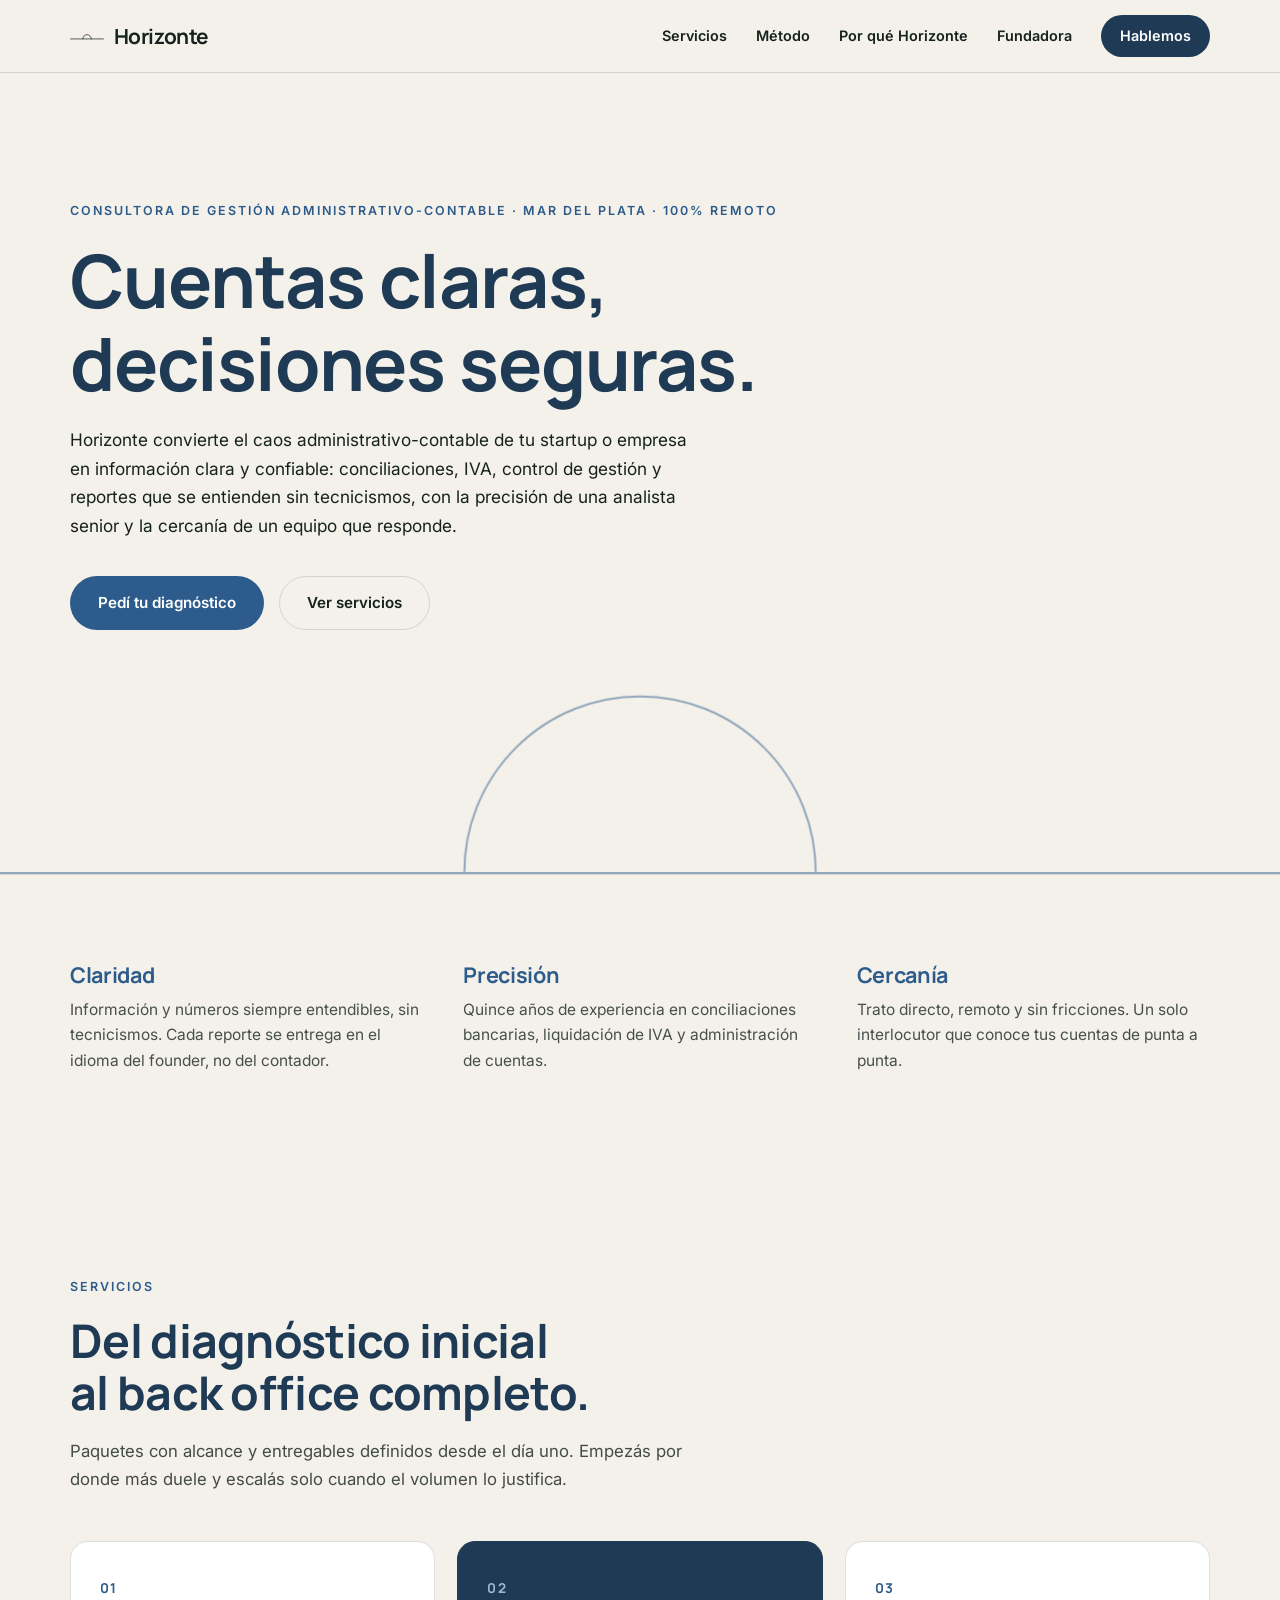
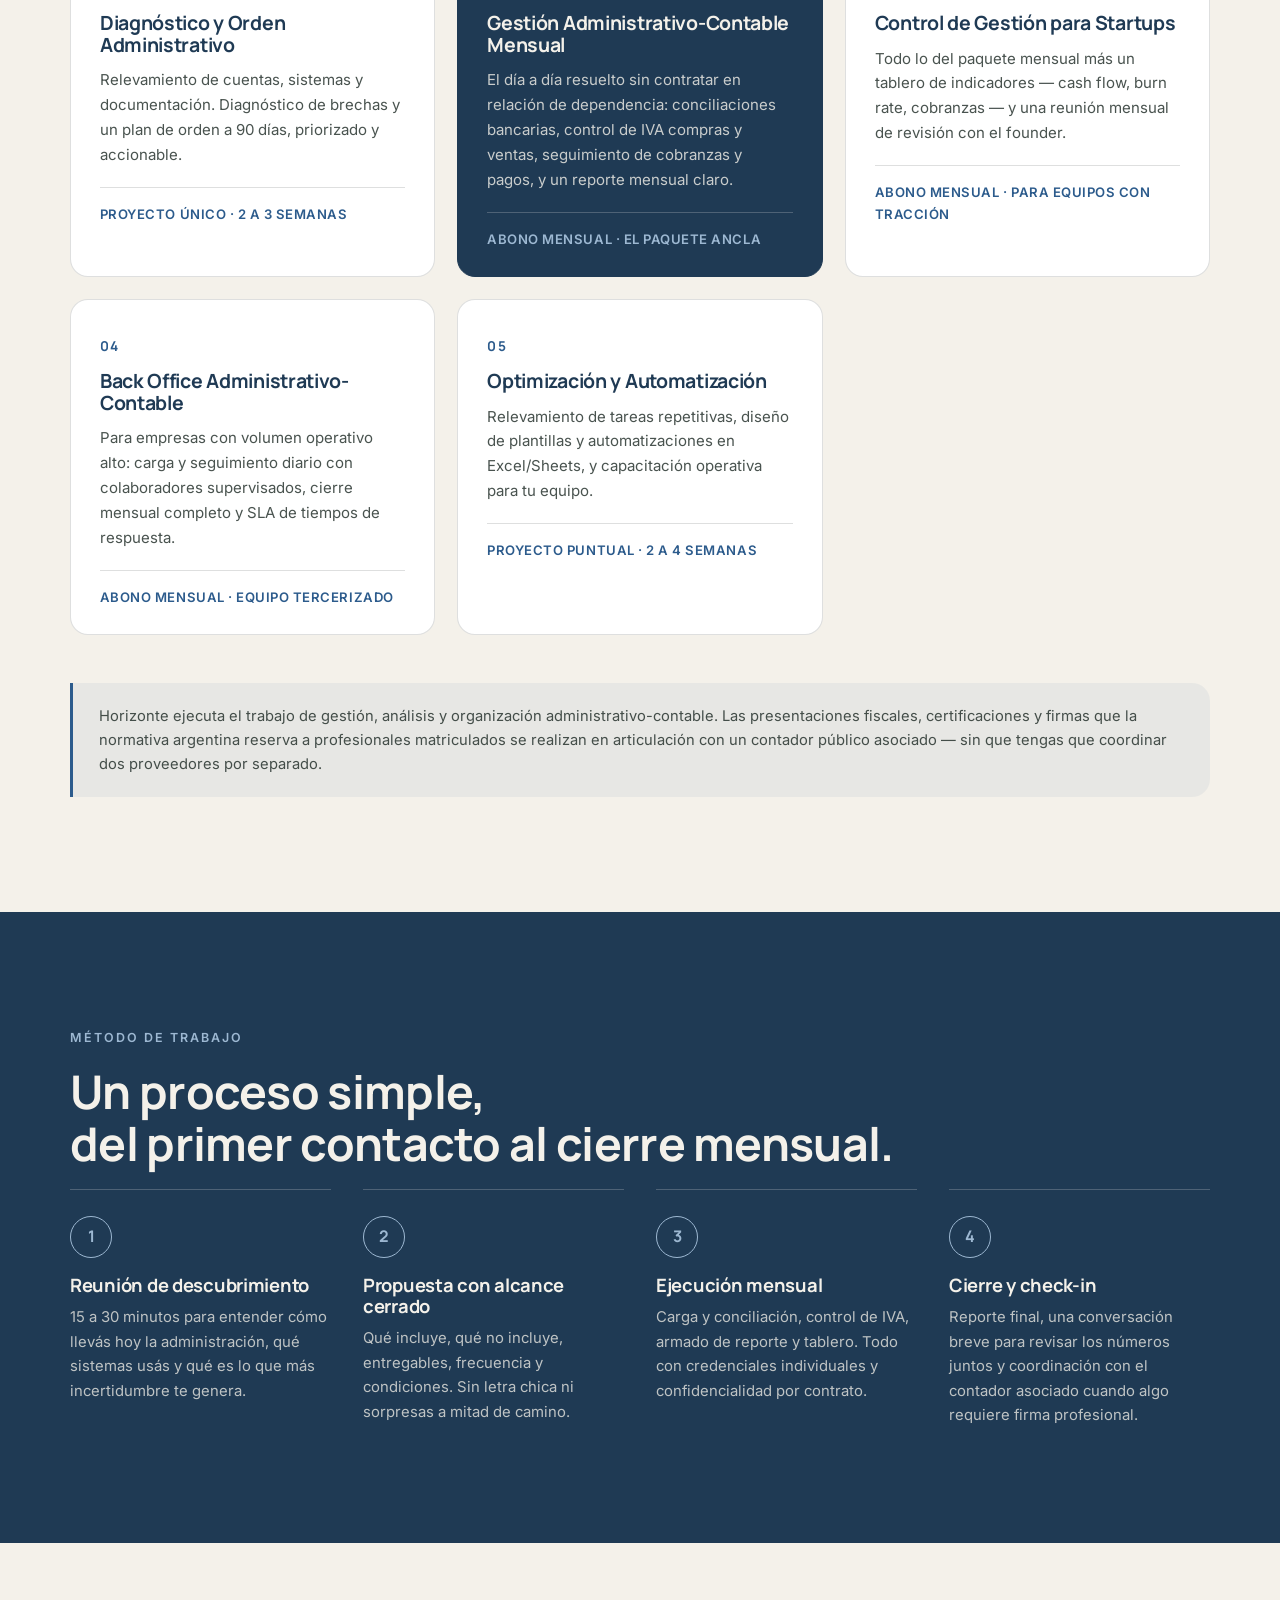
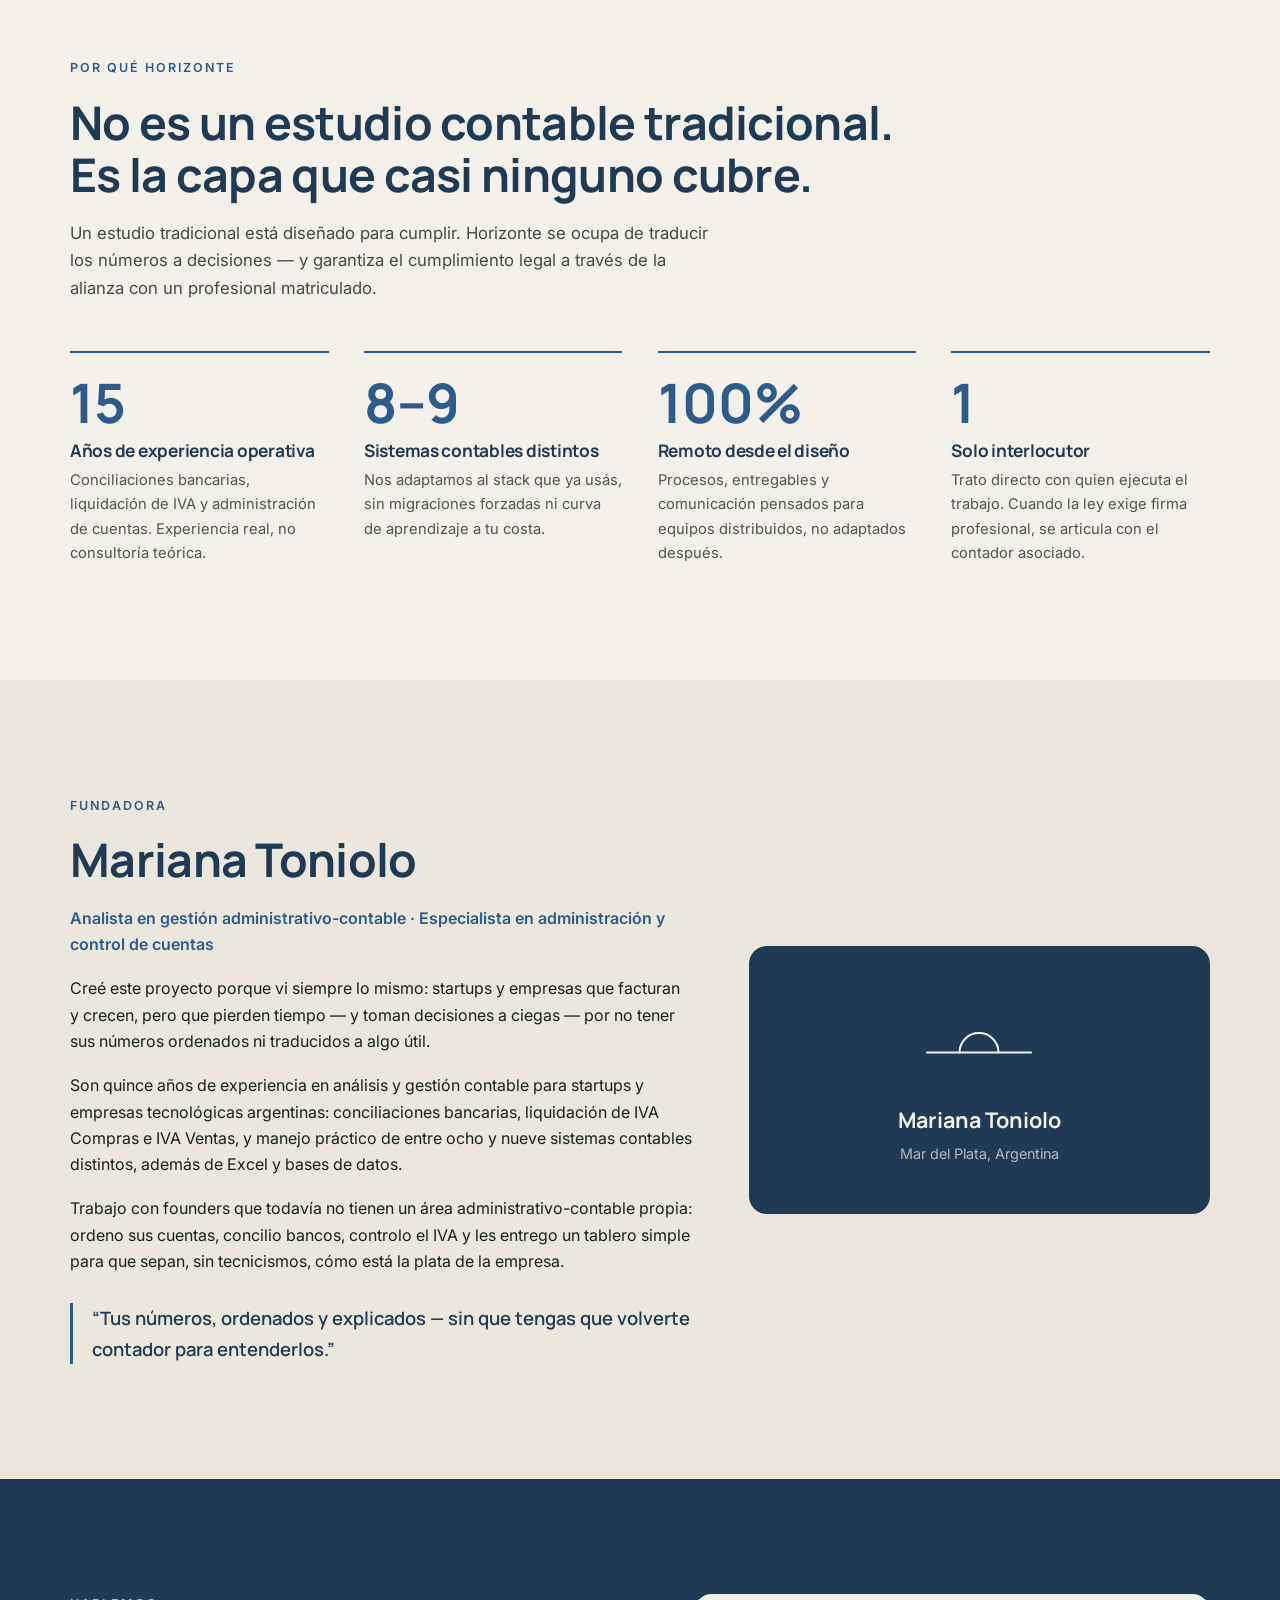
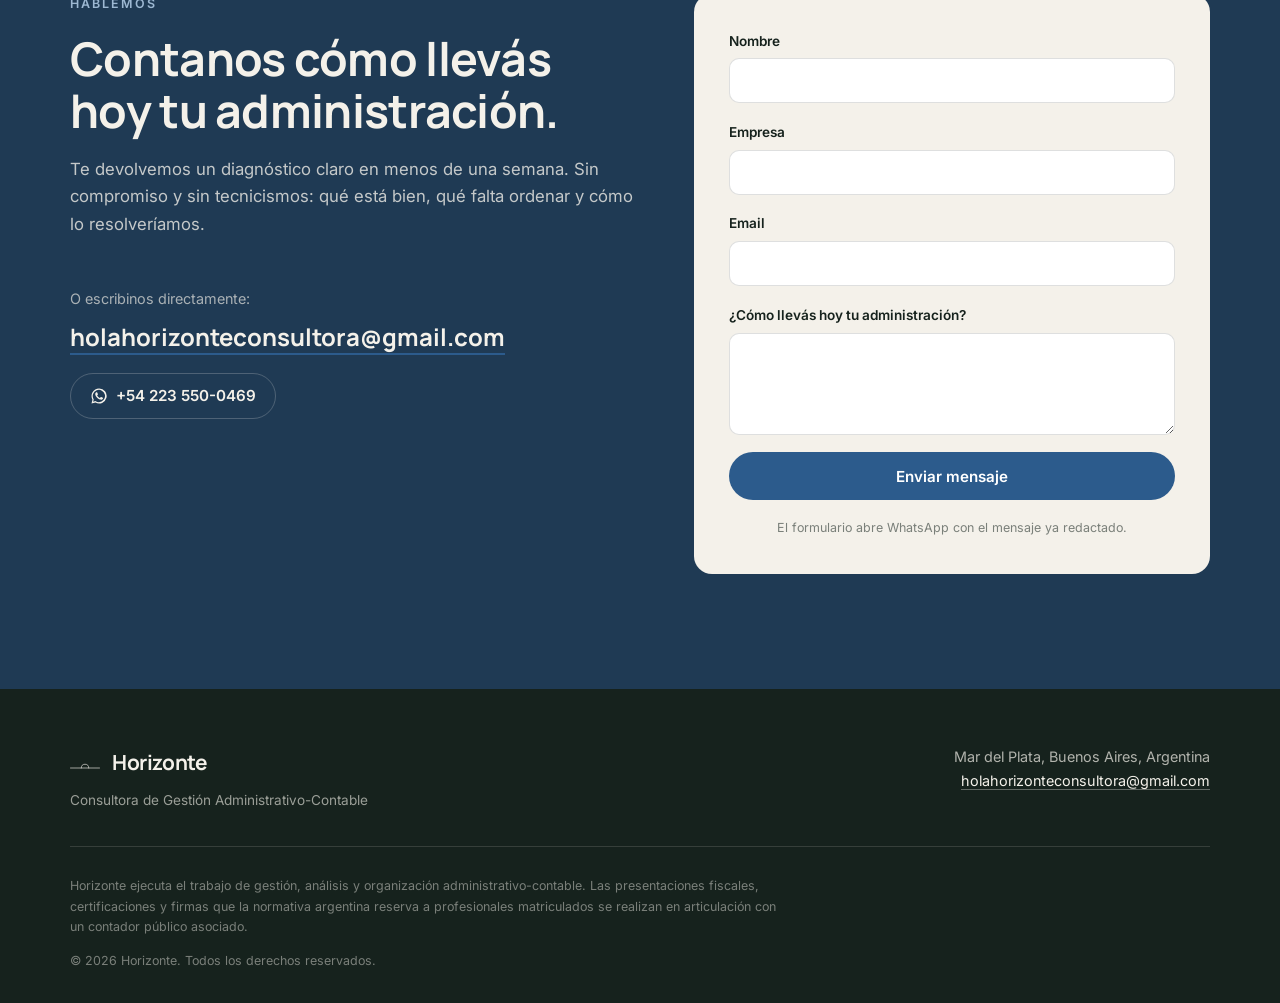
==== commit 3c73452d: "Actualiza el correo de contacto a holahorizonteconsultora@gmail.com El correo anterior (hola@horizon" ====
--- a/index.html
+++ b/index.html
@@ -287,7 +287,7 @@
           </p>
           <div class="contact__direct reveal">
             <p>O escribinos directamente:</p>
-            <a class="contact__mail" href="mailto:hola@horizonteconsultora.com">hola@horizonteconsultora.com</a>
+            <a class="contact__mail" href="mailto:holahorizonteconsultora@gmail.com">holahorizonteconsultora@gmail.com</a>
             <a class="contact__wa" href="https://wa.me/542235500469" target="_blank" rel="noopener">
               <svg viewBox="0 0 24 24" fill="currentColor" aria-hidden="true"><path d="M12 2a10 10 0 0 0-8.7 14.9L2 22l5.3-1.3A10 10 0 1 0 12 2zm0 18.2c-1.6 0-3.1-.5-4.4-1.3l-.3-.2-3.1.8.8-3-.2-.3A8.2 8.2 0 1 1 12 20.2zm4.6-6.1c-.3-.1-1.5-.7-1.7-.8-.2-.1-.4-.1-.6.1-.2.3-.6.8-.8 1-.1.2-.3.2-.5.1a6.7 6.7 0 0 1-3.3-2.9c-.3-.4 0-.5.1-.7l.4-.5c.1-.2.2-.3.3-.5.1-.2 0-.4 0-.5l-.8-1.9c-.2-.5-.4-.4-.6-.4h-.5c-.2 0-.5.1-.7.3-.2.3-.9.9-.9 2.2s.9 2.5 1 2.7c.1.2 1.8 2.8 4.4 3.9.6.3 1.1.4 1.5.6.6.2 1.2.2 1.6.1.5-.1 1.5-.6 1.7-1.2.2-.6.2-1.1.2-1.2-.1-.1-.3-.2-.6-.3z"/></svg>
               +54 223 550-0469
@@ -333,7 +333,7 @@
       </div>
       <div class="footer__meta">
         <p>Mar del Plata, Buenos Aires, Argentina</p>
-        <a href="mailto:hola@horizonteconsultora.com">hola@horizonteconsultora.com</a>
+        <a href="mailto:holahorizonteconsultora@gmail.com">holahorizonteconsultora@gmail.com</a>
       </div>
     </div>
     <div class="container footer__legal">
--- a/css/styles.css
+++ b/css/styles.css
@@ -463,6 +463,7 @@
   color: var(--crema);
   text-decoration: none;
   border-bottom: 2px solid var(--azul);
+  overflow-wrap: anywhere;
   transition: color 0.2s ease;
 }
 .contact__mail:hover { color: #9DB8D2; }
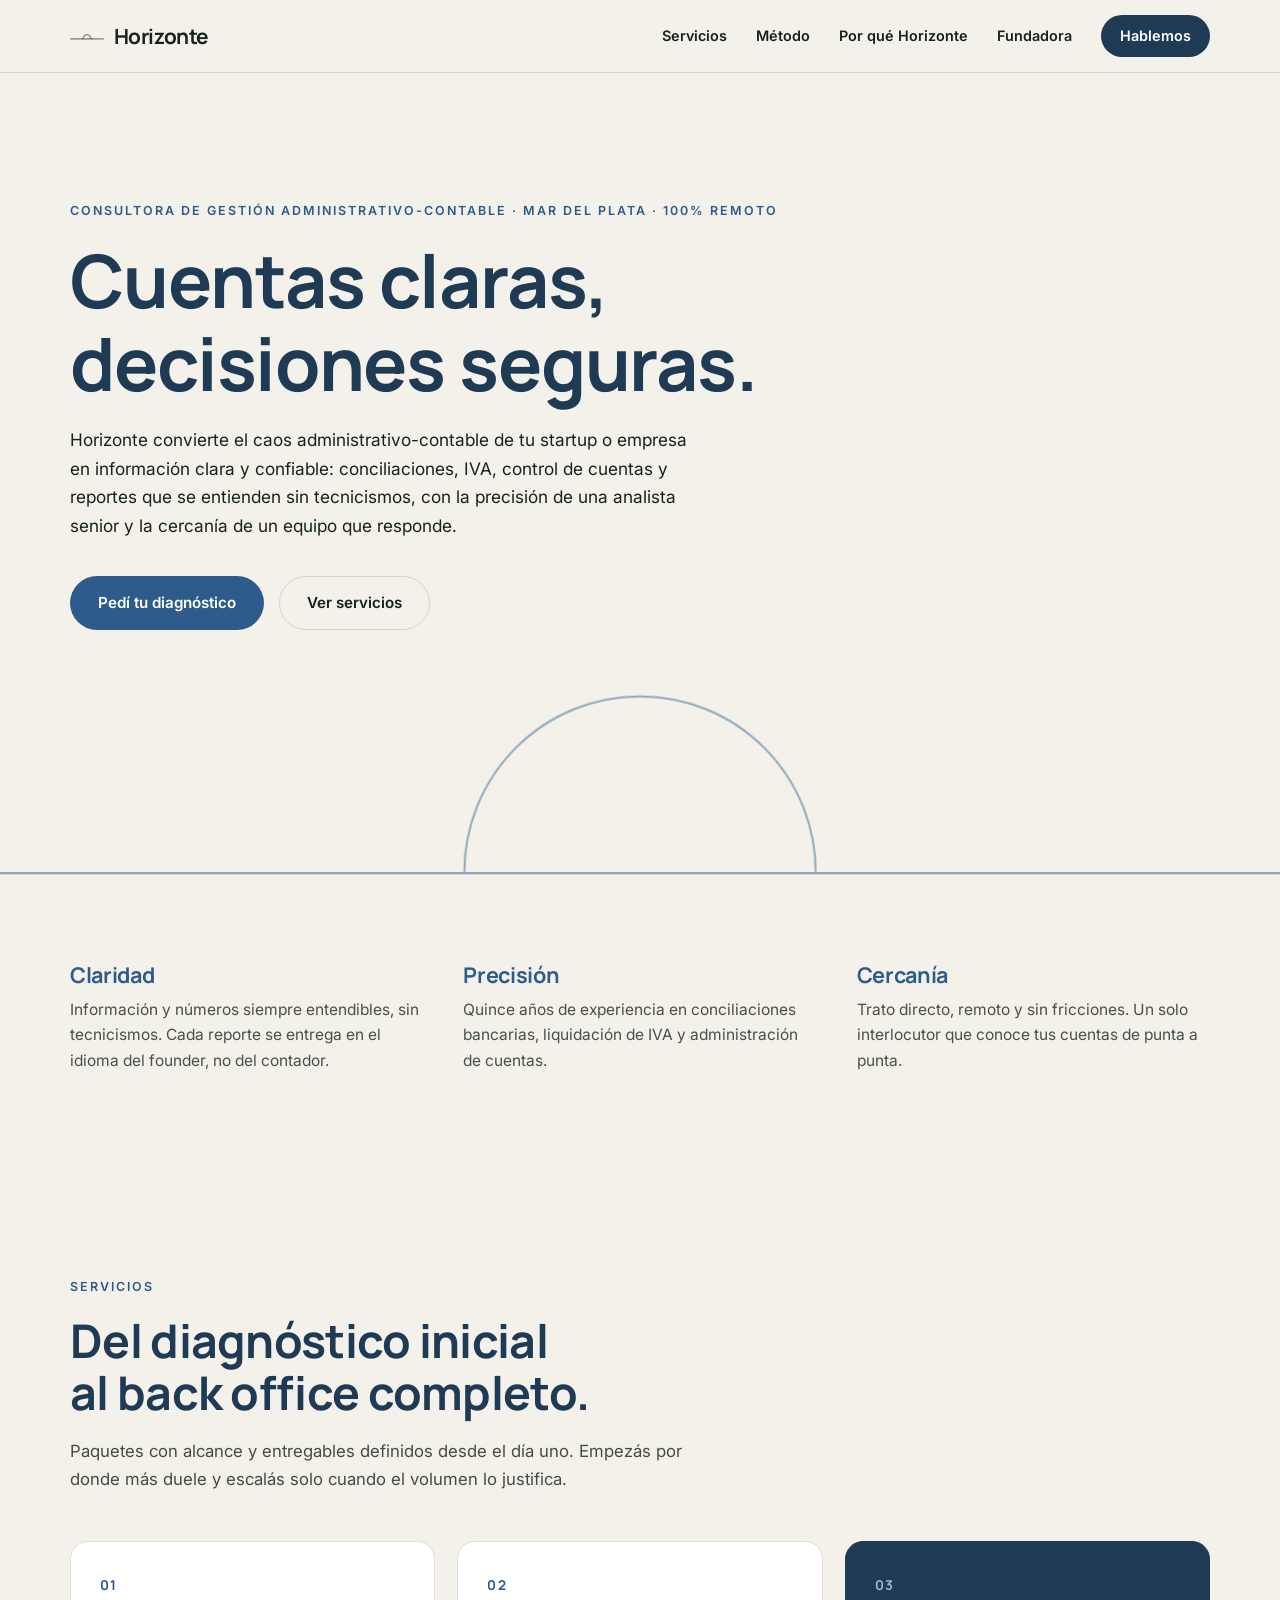
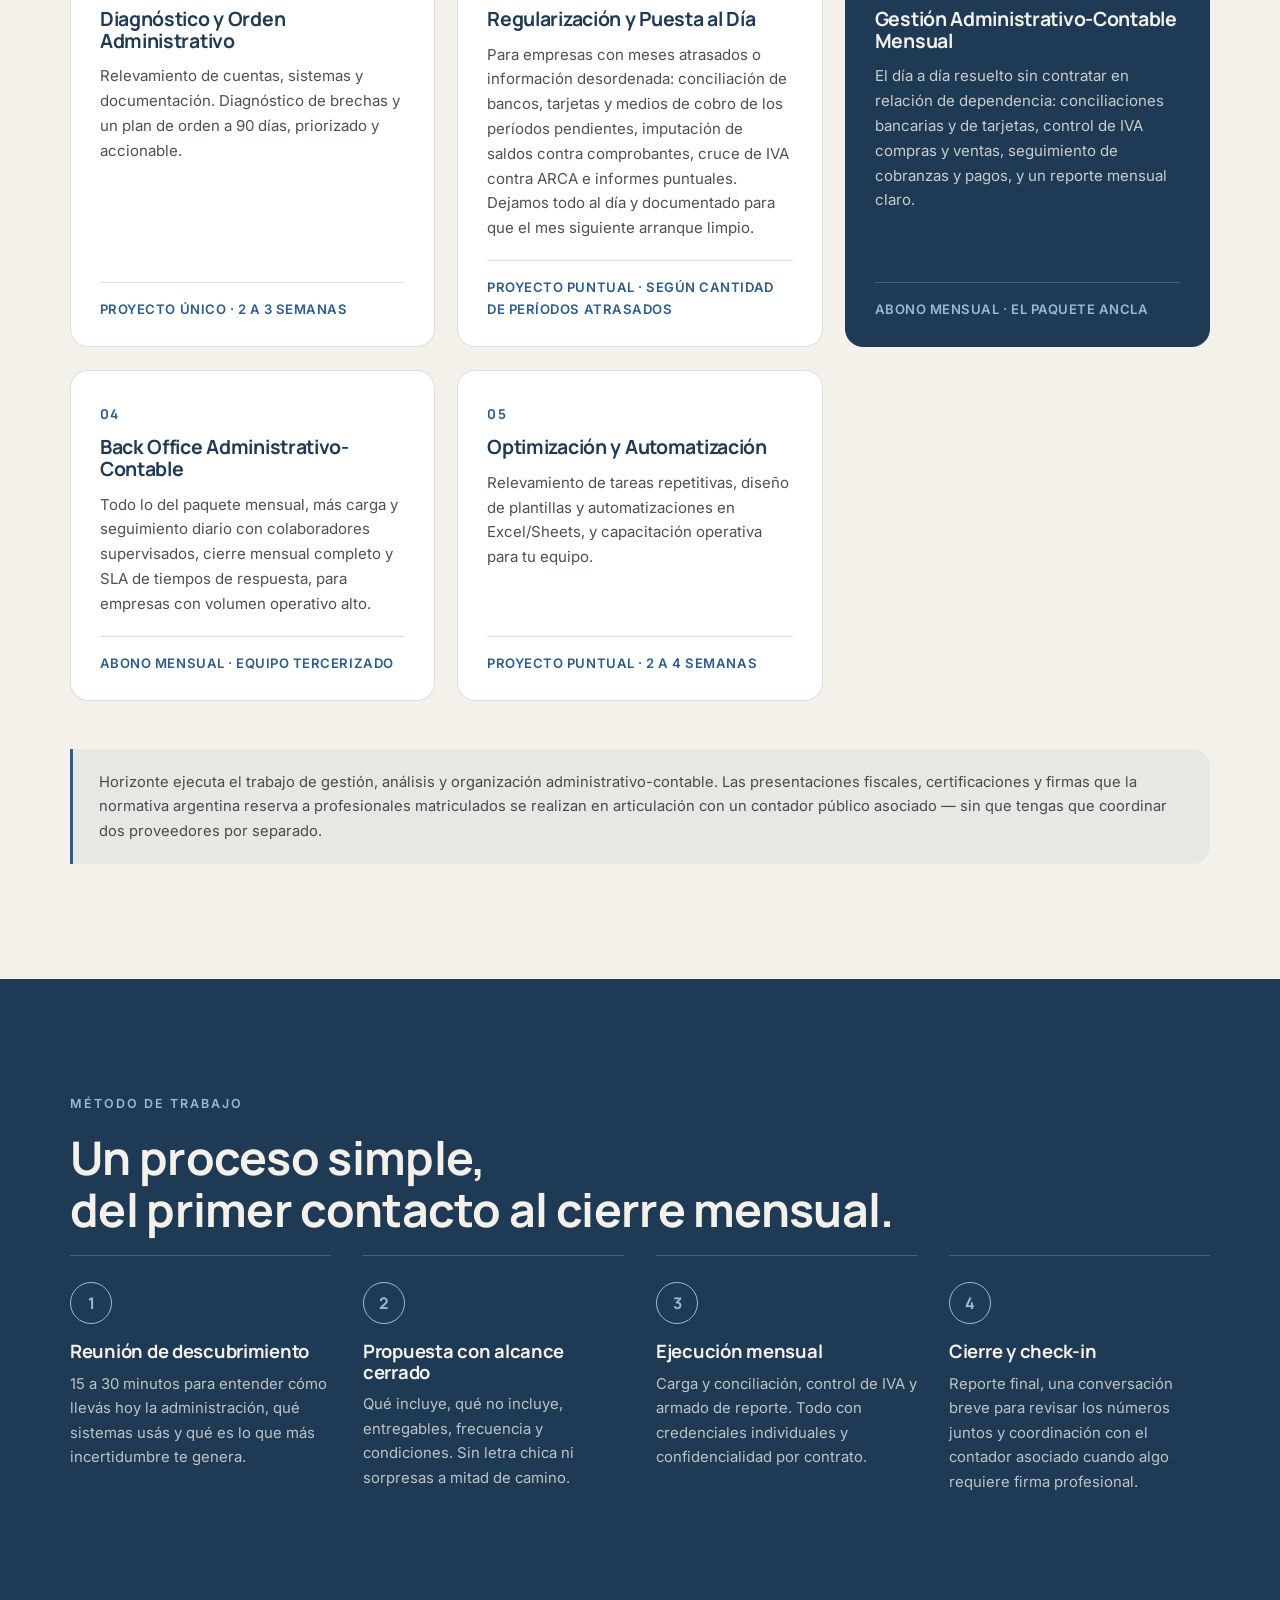
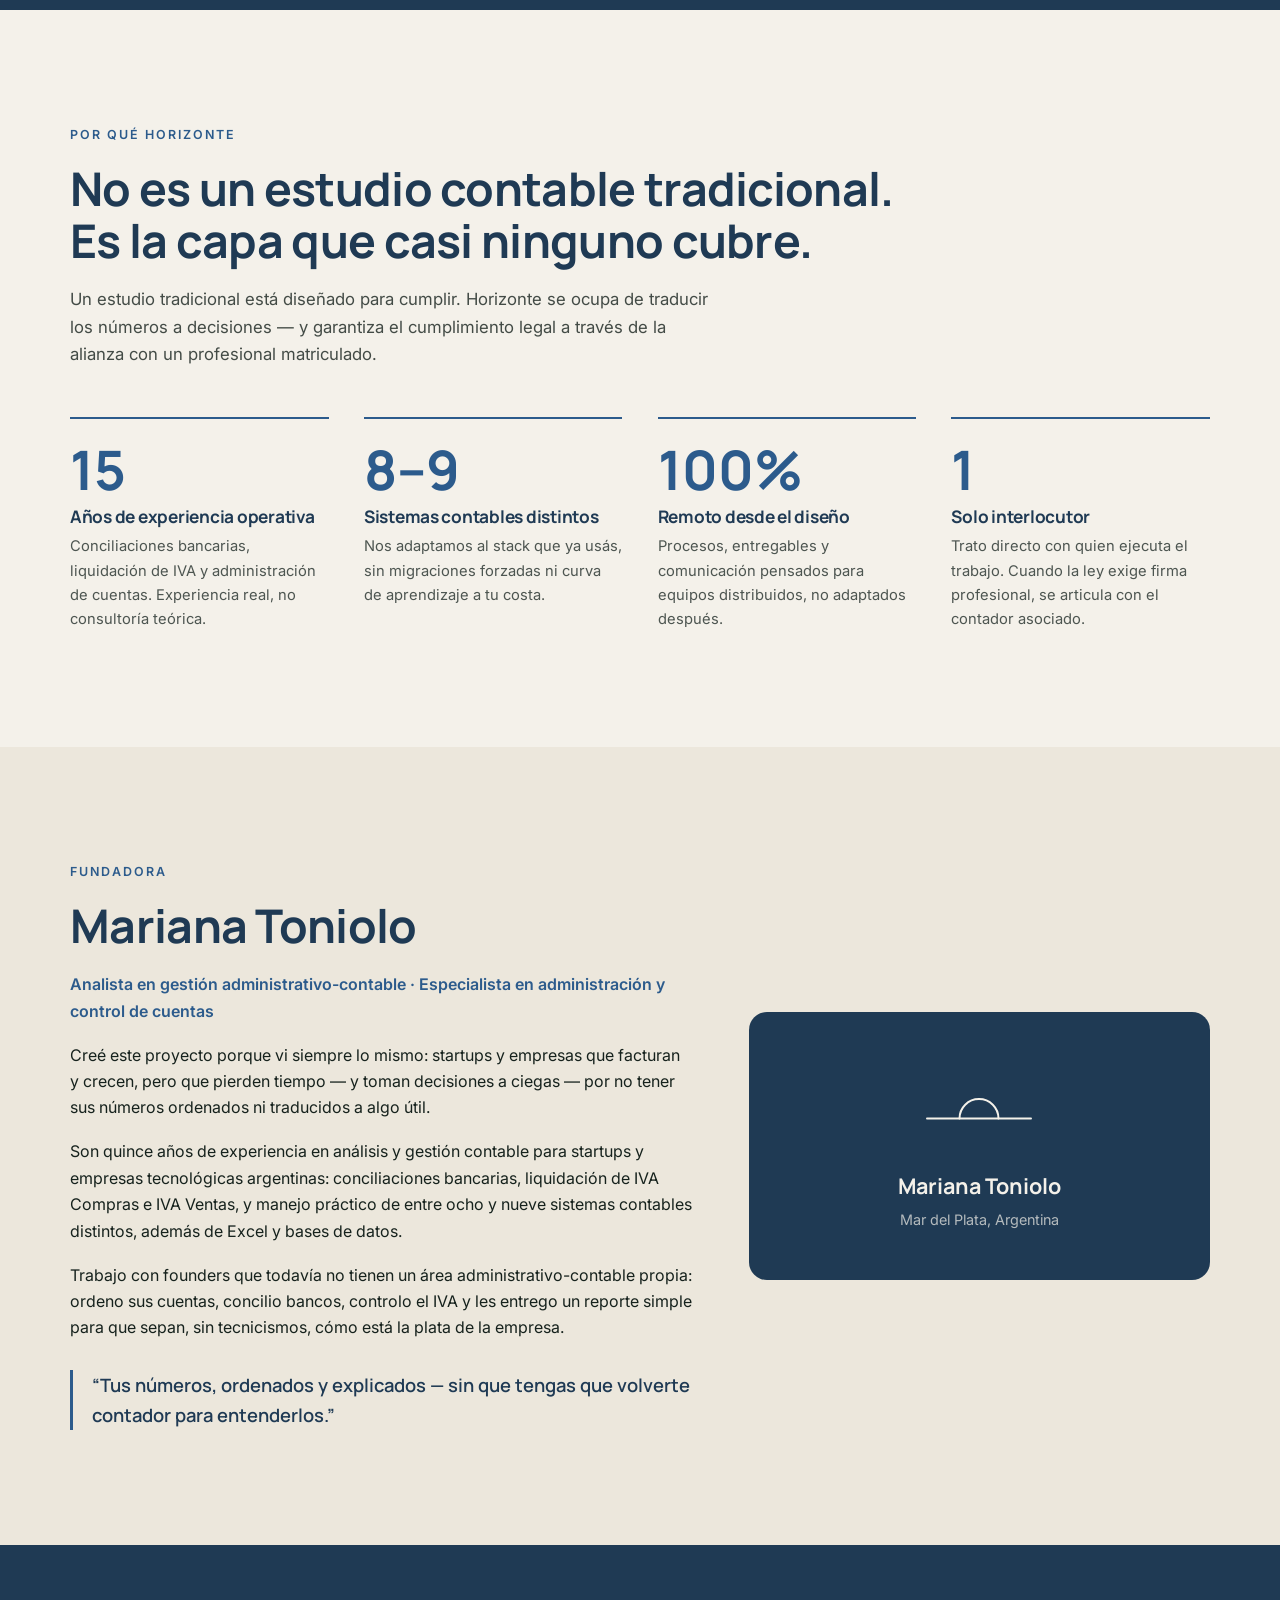
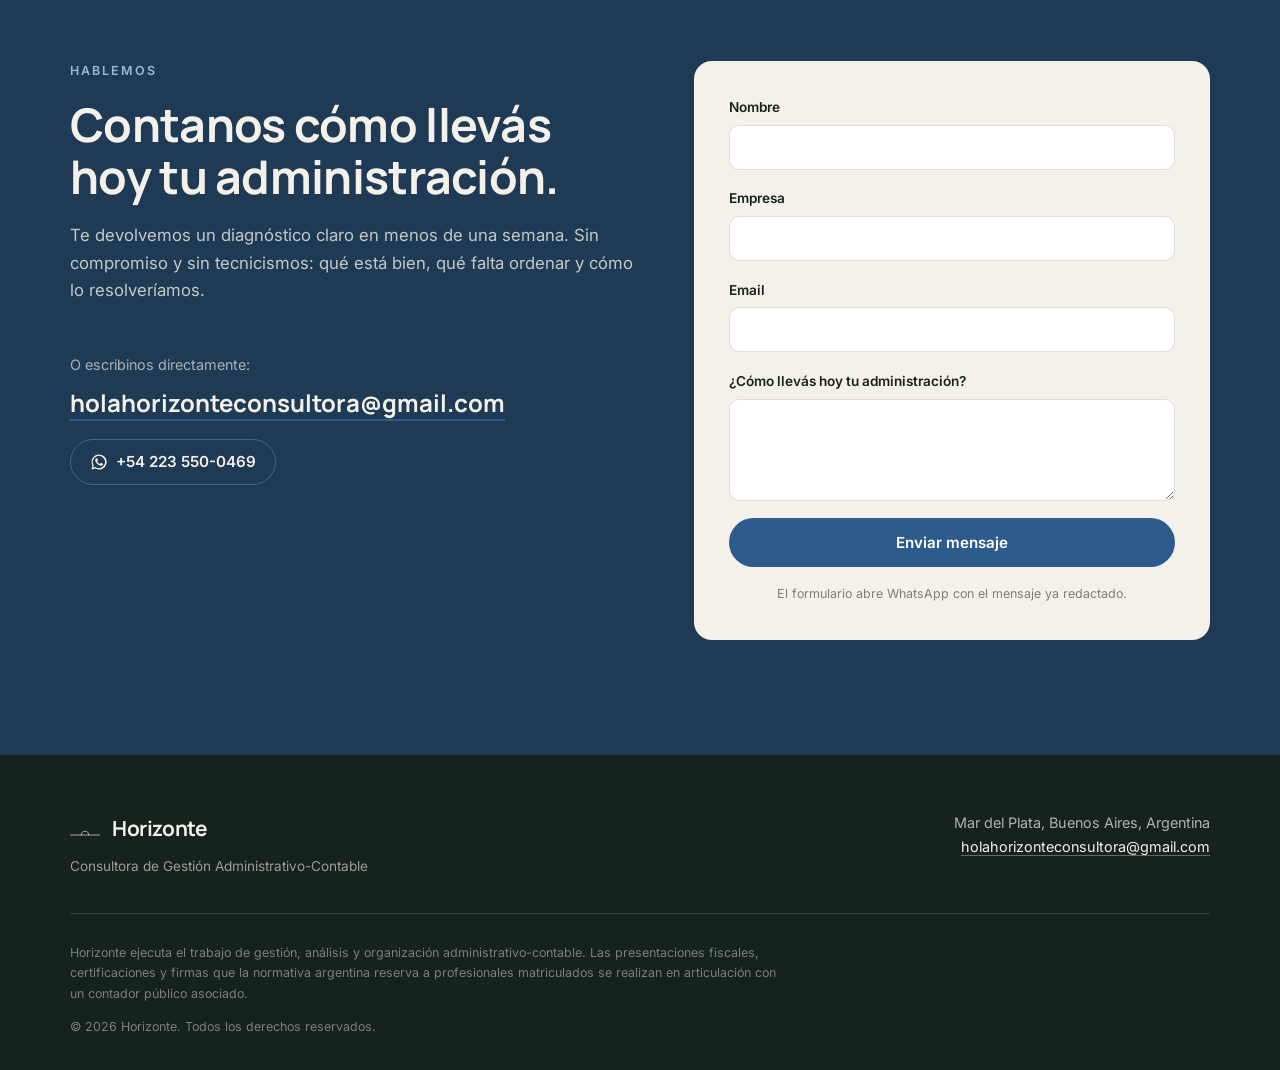
==== commit a6d84aec: "Actualiza los servicios y textos según el documento de Mariana Reemplaza Control de Gestión para Sta" ====
--- a/index.html
+++ b/index.html
@@ -4,7 +4,7 @@
   <meta charset="UTF-8" />
   <meta name="viewport" content="width=device-width, initial-scale=1.0" />
   <title>Horizonte — Consultora de Gestión Administrativo-Contable</title>
-  <meta name="description" content="Horizonte ordena y traduce la información administrativo-contable de startups y empresas de servicios. Conciliaciones, IVA, control de gestión y reportes claros para founders. 100% remoto desde Mar del Plata, Argentina." />
+  <meta name="description" content="Horizonte ordena y traduce la información administrativo-contable de startups y empresas de servicios. Conciliaciones, IVA, control de cuentas y reportes claros para founders. 100% remoto desde Mar del Plata, Argentina." />
   <meta name="theme-color" content="#1F3A54" />
 
   <link rel="canonical" href="https://horizonteconsulting.vercel.app/" />
@@ -72,7 +72,7 @@
         <h1 class="hero__title reveal">Cuentas claras,<br />decisiones seguras.</h1>
         <p class="hero__lead reveal">
           Horizonte convierte el caos administrativo-contable de tu startup o empresa en
-          información clara y confiable: conciliaciones, IVA, control de gestión y reportes
+          información clara y confiable: conciliaciones, IVA, control de cuentas y reportes
           que se entienden sin tecnicismos, con la precisión de una analista senior y la
           cercanía de un equipo que responde.
         </p>
@@ -132,24 +132,24 @@
             <p class="card__meta">Proyecto único · 2 a 3 semanas</p>
           </article>
 
+          <article class="card reveal">
+            <span class="card__num">02</span>
+            <h3>Regularización y Puesta al Día</h3>
+            <p>Para empresas con meses atrasados o información desordenada: conciliación de bancos, tarjetas y medios de cobro de los períodos pendientes, imputación de saldos contra comprobantes, cruce de IVA contra ARCA e informes puntuales. Dejamos todo al día y documentado para que el mes siguiente arranque limpio.</p>
+            <p class="card__meta">Proyecto puntual · Según cantidad de períodos atrasados</p>
+          </article>
+
           <article class="card card--featured reveal">
-            <span class="card__num">02</span>
+            <span class="card__num">03</span>
             <h3>Gestión Administrativo-Contable Mensual</h3>
-            <p>El día a día resuelto sin contratar en relación de dependencia: conciliaciones bancarias, control de IVA compras y ventas, seguimiento de cobranzas y pagos, y un reporte mensual claro.</p>
+            <p>El día a día resuelto sin contratar en relación de dependencia: conciliaciones bancarias y de tarjetas, control de IVA compras y ventas, seguimiento de cobranzas y pagos, y un reporte mensual claro.</p>
             <p class="card__meta">Abono mensual · El paquete ancla</p>
-          </article>
-
-          <article class="card reveal">
-            <span class="card__num">03</span>
-            <h3>Control de Gestión para Startups</h3>
-            <p>Todo lo del paquete mensual más un tablero de indicadores — cash flow, burn rate, cobranzas — y una reunión mensual de revisión con el founder.</p>
-            <p class="card__meta">Abono mensual · Para equipos con tracción</p>
           </article>
 
           <article class="card reveal">
             <span class="card__num">04</span>
             <h3>Back Office Administrativo-Contable</h3>
-            <p>Para empresas con volumen operativo alto: carga y seguimiento diario con colaboradores supervisados, cierre mensual completo y SLA de tiempos de respuesta.</p>
+            <p>Todo lo del paquete mensual, más carga y seguimiento diario con colaboradores supervisados, cierre mensual completo y SLA de tiempos de respuesta, para empresas con volumen operativo alto.</p>
             <p class="card__meta">Abono mensual · Equipo tercerizado</p>
           </article>
 
@@ -190,7 +190,7 @@
           <li class="step reveal">
             <span class="step__num">3</span>
             <h3>Ejecución mensual</h3>
-            <p>Carga y conciliación, control de IVA, armado de reporte y tablero. Todo con credenciales individuales y confidencialidad por contrato.</p>
+            <p>Carga y conciliación, control de IVA y armado de reporte. Todo con credenciales individuales y confidencialidad por contrato.</p>
           </li>
           <li class="step reveal">
             <span class="step__num">4</span>
@@ -258,7 +258,7 @@
           <p class="reveal">
             Trabajo con founders que todavía no tienen un área administrativo-contable
             propia: ordeno sus cuentas, concilio bancos, controlo el IVA y les entrego un
-            tablero simple para que sepan, sin tecnicismos, cómo está la plata de la empresa.
+            reporte simple para que sepan, sin tecnicismos, cómo está la plata de la empresa.
           </p>
           <blockquote class="founder__quote reveal">
             “Tus números, ordenados y explicados — sin que tengas que volverte contador para entenderlos.”
--- a/css/styles.css
+++ b/css/styles.css
@@ -299,7 +299,12 @@
   border-radius: var(--radius);
   padding: 2rem 1.8rem 1.6rem;
   transition: transform 0.3s ease, box-shadow 0.3s ease;
-}
+  /* Columna flexible: la modalidad queda alineada al pie aunque las
+     descripciones tengan distinto largo. */
+  display: flex;
+  flex-direction: column;
+}
+.card > p:not(.card__meta) { flex-grow: 1; }
 .card:hover {
   transform: translateY(-5px);
   box-shadow: 0 18px 40px rgba(31, 58, 84, 0.12);
